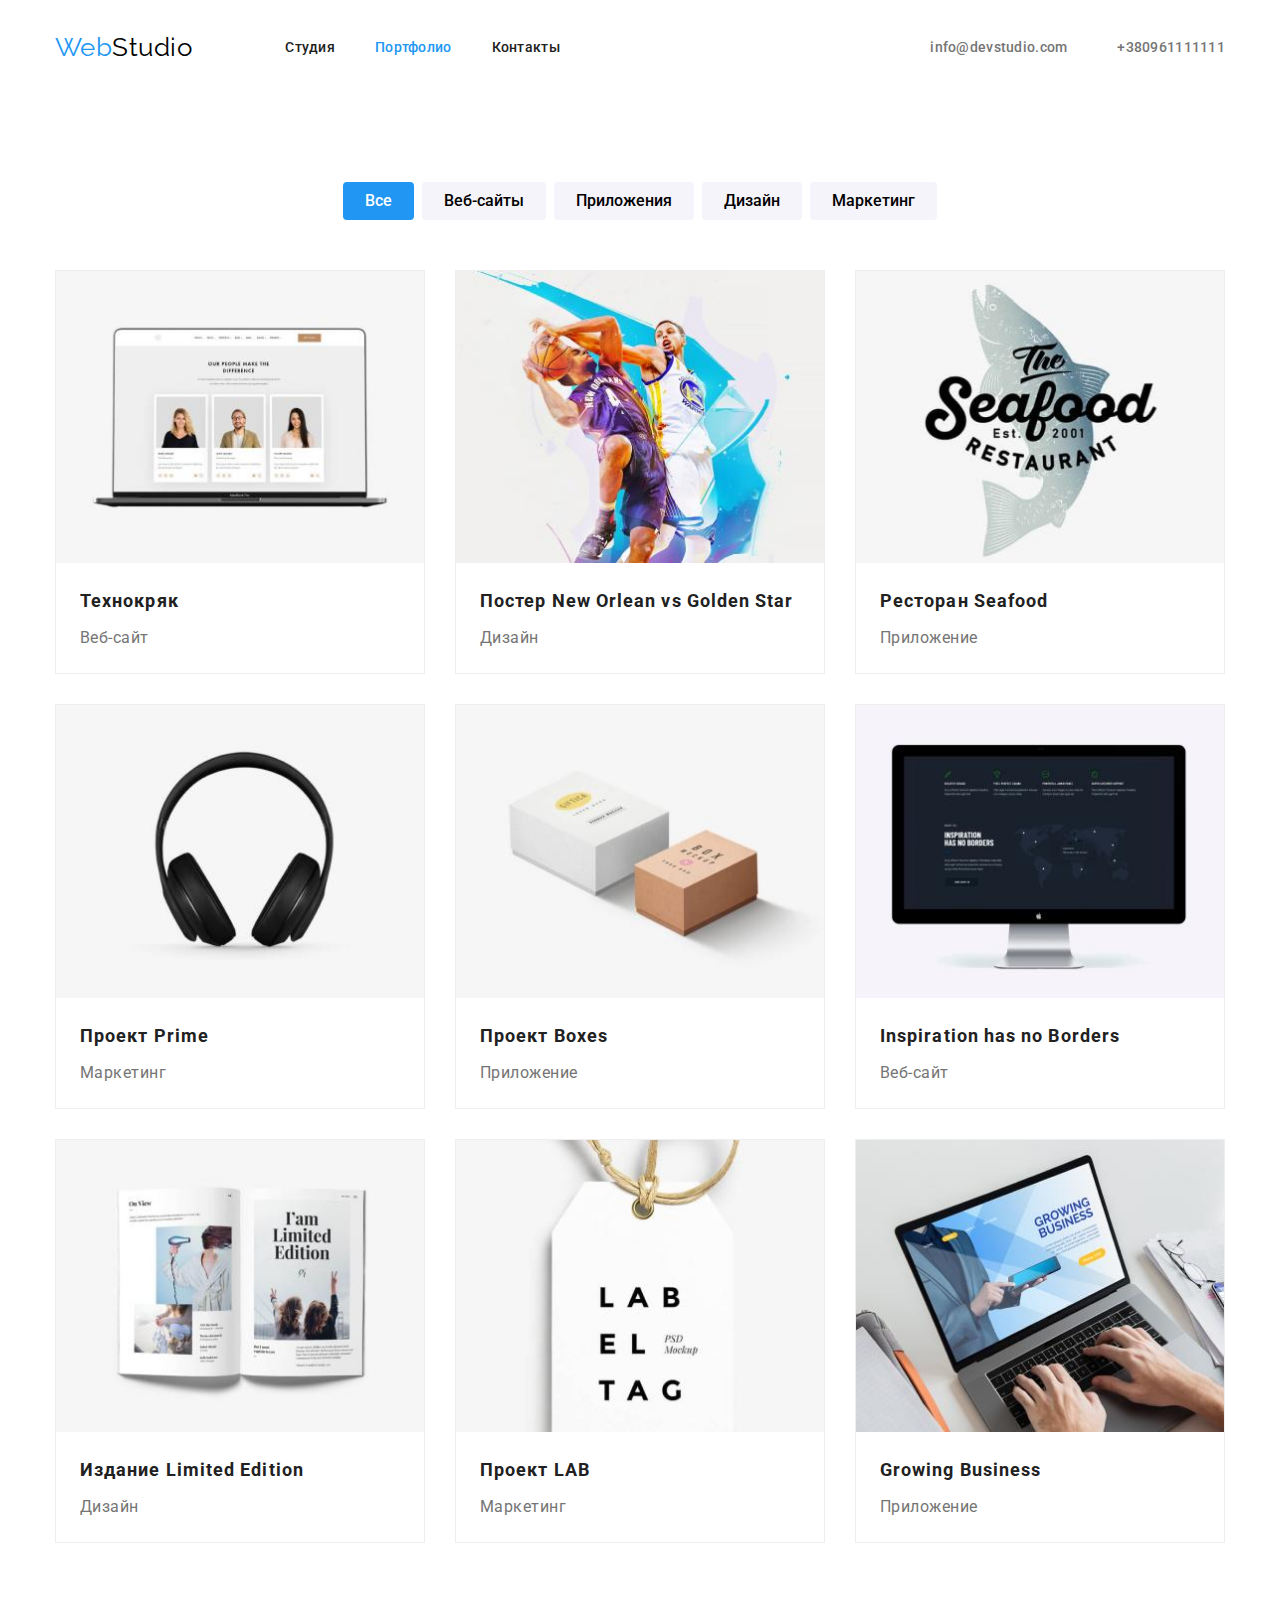
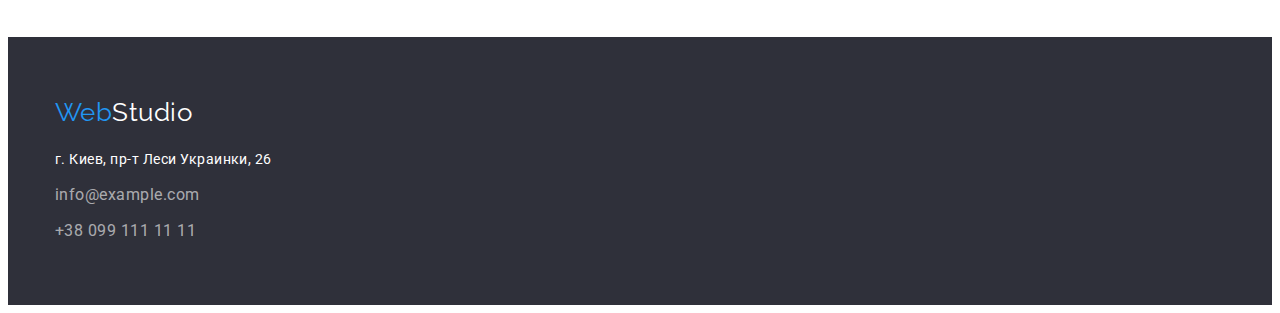
==== portfolio.html @ 87c2f211 "Initial commit" ====
<!DOCTYPE html>
<html lang="ru">

<head>
    <meta charset="UTF-8">
    <meta http-equiv="X-UA-Compatible" content="IE=edge">
    <meta name="viewport" content="width=device-width, initial-scale=1.0">
    <link rel="preconnect" href="https://fonts.googleapis.com">
    <link rel="preconnect" href="https://fonts.gstatic.com" crossorigin>
    <!-- Normalize styles -->
    <link rel="stylesheet" href="https://cdnjs.cloudflare.com/ajax/libs/modern-normalize/1.1.0/modern-normalize.min.css"
        integrity="sha512-wpPYUAdjBVSE4KJnH1VR1HeZfpl1ub8YT/NKx4PuQ5NmX2tKuGu6U/JRp5y+Y8XG2tV+wKQpNHVUX03MfMFn9Q=="
        crossorigin="anonymous" referrerpolicy="no-referrer" />
    <!-- Styles -->
    <link
        href="https://fonts.googleapis.com/css2?family=Raleway:wght@700&family=Roboto:wght@400;500;700;900&display=swap"
        rel="stylesheet">
    <link rel="stylesheet" href="./css/styles.css">
    <title>портфолио</title>
</head>

<body>
    <!--Верхняя линия -->
    <header class="header">
        <div class="container header-container">
            <!-- navigation -->
            <nav class="nav">
                <a class="logo link" href="./index.html"> <span class="logo-web">Web</span>Studio</a>
                <ul class="site-nav-list list ">
                    <li class="nav-item"><a class="site-nav-link link" href="./index.html">Студия</a></li>
                    <li class="nav-item"><a class="curent site-nav-link link" href="./portfolio.html">Портфолио</a></li>
                    <li class="nav-item"><a class="site-nav-link link" href="">Контакты</a></li>
                </ul>
            </nav>
            <!-- contacts -->
            <ul class="contacts-list list">
                <li class="contacts-item">
                    <a class="contacts-link link" href="mailto:info@devstudio.com">info@devstudio.com</a>
                </li>
                <li class="contacts-item">
                    <a class="contacts-link link" href="tel:+380961111111">+380961111111</a>
                </li>
            </ul>
        </div>
    </header>
    <!-- main -->
    <main>
        <section class="section">
            <div class="container">
                <h1 class="visually-hidden">Porfolio</h1>
                <!-- filters -->
                <ul class="filters-list list">
                    <li class="btn-item">
                        <button class="activ-btn filter-button" type="button">Все</button>
                    </li>
                    <li class="btn-item">
                        <button class="filter-button" type="button">Веб-сайты</button>
                    </li>
                    <li class="btn-item">
                        <button class="filter-button" type="button">Приложения</button>
                    </li>
                    <li class="btn-item">
                        <button class="filter-button" type="button">Дизайн</button>
                    </li>
                    <li class="btn-item">
                        <button class="filter-button" type="button">Маркетинг</button>
                    </li>
                </ul>
                <!-- project -->
                <ul class="project-list card-set list project-list ">
                    <li class="card-set-item project-item ">
                        <img class="project-img" src="./images/portfolio/project-tehnokryak-1.jpg" alt="технокряк"
                            width="370" height="294">
                        <div class="project-desc">
                            <h2 class="project-title">Технокряк</h2>
                            <p class="project-text">Веб-сайт</p>
                        </div>

                    </li>
                    <li class="card-set-item project-item ">
                        <img src="./images/portfolio/project-poster-2.jpg" alt="постер" width="370" height="294">
                        <div class="project-desc">
                            <h2 class="project-title">
                                Постер <span lang="en">New Orlean vs Golden Star</span>
                            </h2>
                            <p class="project-text">Дизайн</p>
                        </div>
                    </li>
                    <li class="card-set-item project-item ">
                        <img src="./images/portfolio/projec-seafood-3.jpg" alt="Ресторан" width="370" height="294">
                        <div class="project-desc">
                            <h2 class="project-title">
                                Ресторан <span lang="en">Seafood</span>
                            </h2>
                            <p class="project-text">Приложение</p>
                        </div>
                    </li>
                    <li class="card-set-item project-item ">
                        <img src="./images/portfolio/project-prime-4.jpg" alt="Проект Prime" width="370" height="294">
                        <div class="project-desc">
                            <h2 class="project-title">
                                Проект <span lang="en">Prime</span>
                            </h2>
                            <p class="project-text">Маркетинг</p>
                        </div>
                    </li>
                    <li class="card-set-item project-item ">
                        <img src="./images/portfolio/project-boxes-5.jpg" alt="" width="370" height="294">
                        <div class="project-desc">
                            <h2 class="project-title">
                                Проект <span lang="en">Boxes</span>
                            </h2>
                            <p class="project-text">Приложение</p>
                        </div>
                    </li>
                    <li class="card-set-item project-item ">
                        <img src="./images/portfolio/project-noborders-6.jpg" alt="" width="370" height="294">
                        <div class="project-desc">
                            <h2 class="project-title" lang="en">Inspiration has no Borders</h2>
                            <p class="project-text">Веб-сайт</p>
                        </div>
                    </li>
                    <li class=" card-set-item project-item ">
                        <img src="./images/portfolio/project-le-7.jpg" alt="" width="370" height="294">
                        <div class="project-desc">
                            <h2 class="project-title">
                                Издание <span lang="en">Limited Edition</span></h2>
                            <p class="project-text">Дизайн</p>
                        </div>
                    </li>
                    <li class=" card-set-item project-item">
                        <img src="./images/portfolio/project-lab-8.jpg" alt="" width="370" height="294">
                        <div class="project-desc">
                            <h2 class="project-title">
                                Проект <span lang="en">LAB</span>
                            </h2>
                            <p class="project-text">Маркетинг</p>
                        </div>
                    </li>
                    <li class="card-set-item project-item">
                        <img src="./images/portfolio/growing-bussines-9.jpg" alt="" width="370" height="294">
                        <div class="project-desc">
                            <h2 class="project-title" lang="en">Growing Business</h2>
                            <p class="project-text">Приложение</p>
                        </div>
                    </li>
                </ul>
            </div>
        </section>
    </main>
    <!-- Подвал -->
    <footer class="footer">
        <div class="container footer-container">
            <a class="logo link" href="./index.html"><span class="logo-web">Web</span>Studio</a>
            <address class="address">
                <ul class="address-list list">
                    <li class="address-item">
                        <a class="link-address link" href="https://goo.gl/maps/npCChXU9xTYnC5Zz8" target="_blank"
                            rel="noopener noreferrer">г. Киев, пр-т Леси
                            Украинки, 26</a>
                    </li>
                    <li class="address-item">
                        <a class="address-list-item link" href="mailto:info@example.com">info@example.com</a>
                    </li>
                    <li class="address-item">
                        <a class="address-list-item link" href="tel:+380991111111">+38 099 111 11 11</a>
                    </li>
                </ul>
            </address>
        </div>
    </footer>
</body>

</html>
---- css/styles.css ----
*,
*::before,
*::after {
  box-sizing: border-box;
}

:root {
  /* fonts */
  --main-font: 'Roboto';
  --secondary-font: 'Raleway';
  /* color-text */
  --accent-clr: #2196f3;
  --secondary-clr: #757575;
  --white-clr: #ffffff;
  --basic-clr: #212121;
  /* backgroud color */
  --basic-background: #ffffff;
  --secondary-background: #2f303a;
  /* other */
  --items: 3;
  --indent: 30px;
}
/* Common */
body {
  font-family: 'Roboto', sans-serif;
  letter-spacing: 0.03em;
  color: var(--basic-clr);
  background-color: var(--basic-background);
}
.section {
  padding-top: 94px;
  padding-bottom: 94px;
  background: var(--white-clr);
}

/* .card-set {
  display: flex;
  flex-wrap: wrap;
  margin: calc(-1 * var(--indent) / 2);
}
.card-set-item {
  flex-basis: calc((100% - var(--indent) * var(--items)) / var(--items));
  margin: calc(var(--indent) / 2);
} */
/* reset */
h1,
h2,
h3,
h4,
p,
ul {
  margin: 0;
}

img {
  display: block;
  max-width: 100%;
  height: auto;
}
/* Styles start*/

.container {
  width: 1200px;
  padding-left: 15px;
  padding-right: 15px;
  margin-left: auto;
  margin-right: auto;
}

.list {
  list-style: none;
  padding: 0;
  margin: 0;
}
.link {
  text-decoration: none;
}
/* Styles end */

/* header */
.header-container {
  display: flex;
  align-items: center;
}

/* logo */

.logo {
  margin-right: 93px;
  font-family: var(--secondary-font);
  font-size: 26px;
  line-height: 1.19;
  color: #000000;
}
/* navigation */
.nav {
  display: flex;
  align-items: center;
}

.logo-web {
  color: var(--accent-clr);
}
.curent.site-nav-link {
  color: var(--accent-clr);
}

.site-nav-list {
  display: flex;
}
.site-nav-link:not(:last-child) {
  margin-right: 40px;
}
.nav-item:not(:last-child) {
  margin-right: 40px;
}
.site-nav-link {
  font-weight: 500;
  font-size: 14px;
  line-height: 1.42;
  letter-spacing: 0.02em;
  color: var(--basic-clr);
  display: block;
  padding-top: 30px;
  padding-bottom: 30px;
}
.site-nav-link:hover,
.site-nav-link:focus {
  color: var(--accent-clr);
}
/* contacts */

.contacts-item:not(:last-child) {
  margin-right: 50px;
}
.contacts-list {
  display: flex;
  margin-left: auto;
}

.contacts-link {
  display: block;
  padding-top: 30px;
  padding-bottom: 30px;
  font-weight: 500;
  font-size: 14px;
  line-height: 1.42;
  letter-spacing: 0.02em;
  color: var(--secondary-clr);
}
.contacts-link:hover,
.contacts-link:focus {
  color: var(--accent-clr);
}

/* Hero */
.hero {
  padding-top: 200px;
  padding-bottom: 200px;
  background-color: var(--secondary-background);
}

.hero-header {
  width: 696px;
  margin-bottom: 30px;
  margin-left: auto;
  margin-right: auto;
  font-weight: 900;
  font-size: 44px;
  line-height: 1.36;
  text-align: center;
  letter-spacing: 0.06em;
  text-transform: uppercase;
  color: var(--white-clr);
}
/* button*/
.btn {
  display: block;
  margin-left: auto;
  margin-right: auto;
}
.hero-button {
  padding: 10px 32px 10px 32px;
  border: none;
  cursor: pointer;
  background: #2196f3;
  box-shadow: 0px 4px 4px rgba(0, 0, 0, 0.15);
  border-radius: 4px;
  font-size: 16px;
  line-height: 1.88;

  text-align: center;
  letter-spacing: 0.06em;
  color: #ffffff;
  font-family: inherit;
}

.hero-button:hover,
.hero-button:focus {
  background: #188ce8;
  box-shadow: 0px 4px 4px rgba(0, 0, 0, 0.15);
  border-radius: 4px;
}
/* Feature */
.feature-item {
  width: 270px;
}
.feature-item:not(:last-child) {
  margin-right: 30px;
}
.feature-list {
  margin: auto;
  display: flex;
}
.visually-hidden {
  position: absolute;
  width: 1px;
  height: 1px;
  margin: -1px;
  border: 0;
  padding: 0;

  white-space: nowrap;
  clip-path: inset(100%);
  clip: rect(0 0 0 0);
  overflow: hidden;
}
.feature-title {
  font-size: 14px;
  line-height: 1.14;
  text-transform: uppercase;
  color: var(--basic-clr);
}
.feature-text {
  font-weight: 500;
  font-size: 14px;
  line-height: 1.71;
  color: var(--secondary-clr);
}

/* work and team title */

.section-title {
  margin-bottom: 50px;
  font-size: 36px;
  line-height: 1.16;
  text-align: center;
}

/* work */
.about {
  padding-top: 0;
}
.work-list {
  display: flex;
}
.work-img:not(:last-child) {
  margin-right: 30px;
}

/* team */
.team-list {
  display: flex;
}
.team-item:not(:last-child) {
  margin-right: 30px;
}
.team-item {
  box-shadow: 0px 1px 3px rgba(0, 0, 0, 0.12), 0px 1px 1px rgba(0, 0, 0, 0.14),
    0px 2px 1px rgba(0, 0, 0, 0.2);
  border-radius: 0px 0px 4px 4px;
  background-color: #ffffff;
}
.team-member {
  margin-bottom: 10px;
  font-weight: 500;
  font-size: 16px;
  line-height: 1.18;
  text-align: center;
}
.team-member-prof {
  font-size: 16px;
  line-height: 1.18;
  text-align: center;
  color: var(--secondary-clr);
}
.team-deck {
  padding-top: 30px;
  padding-bottom: 30px;
}

/* footer */

.footer > .container > .logo {
  display: block;
  font-family: var(--secondary-font);
  font-size: 26px;
  line-height: 1.19;
  color: var(--white-clr);
  margin-right: 0px;
  margin-bottom: 20px;
}

.footer {
  padding: 60px 0px;
  background-color: var(--secondary-background);
}
.address-item:not(:last-child) {
  margin-bottom: 9px;
}
.address {
  font-style: normal;
}

.link-address {
  font-size: 14px;
  line-height: 1.71;
  color: var(--white-clr);
}
.address-list-item {
  line-height: 1.71;
  color: rgba(255, 255, 255, 0.6);
}
.address-list-item:hover,
.address-list-item:focus {
  color: var(--accent-clr);
}

/* Portfolio */

/* portfolio filters */
.filters-list {
  display: flex;
  justify-content: center;
  margin-bottom: 50px;
}

.btn-item:not(:last-child) {
  margin-right: 8px;
}
.filter-button.activ-btn {
  background-color: var(--accent-clr);
  color: var(--white-clr);
}

.filter-button {
  padding: 6px 22px 6px 22px;
  font-family: inherit;
  font-weight: 500;
  cursor: pointer;
  border: none;
  background-color: #f5f4fa;
  border-radius: 4px;
  font-size: 16px;
  line-height: 1.62;
  text-align: center;
}
.filter-button:hover,
.filter-button:focus {
  background-color: var(--accent-clr);
  color: var(--white-clr);
}

/* Project */



.project-title {
  margin-bottom: 4px;
  font-size: 18px;
  line-height: 2;
  letter-spacing: 0.06em;
}
.project-text {
  font-size: 16px;
  line-height: 1.88;
  color: var(--secondary-clr);
}

.project-desc {
  padding: 20px 24px;
}

/* Сетка */

.card-set {
  display: flex;
  flex-wrap: wrap;  
}
.card-set-item {
  margin-right: 30px;
  margin-bottom: 30px;
  flex-basis: calc((100% - 60px) / 3);
}
.card-set-item:nth-child(3n){
  margin-right: 0px;
}
.card-set-item:nth-last-child(-n + 3) {
  margin-bottom: 0px;
}
.project-item {
  border: 1px solid #eeeeee;
}
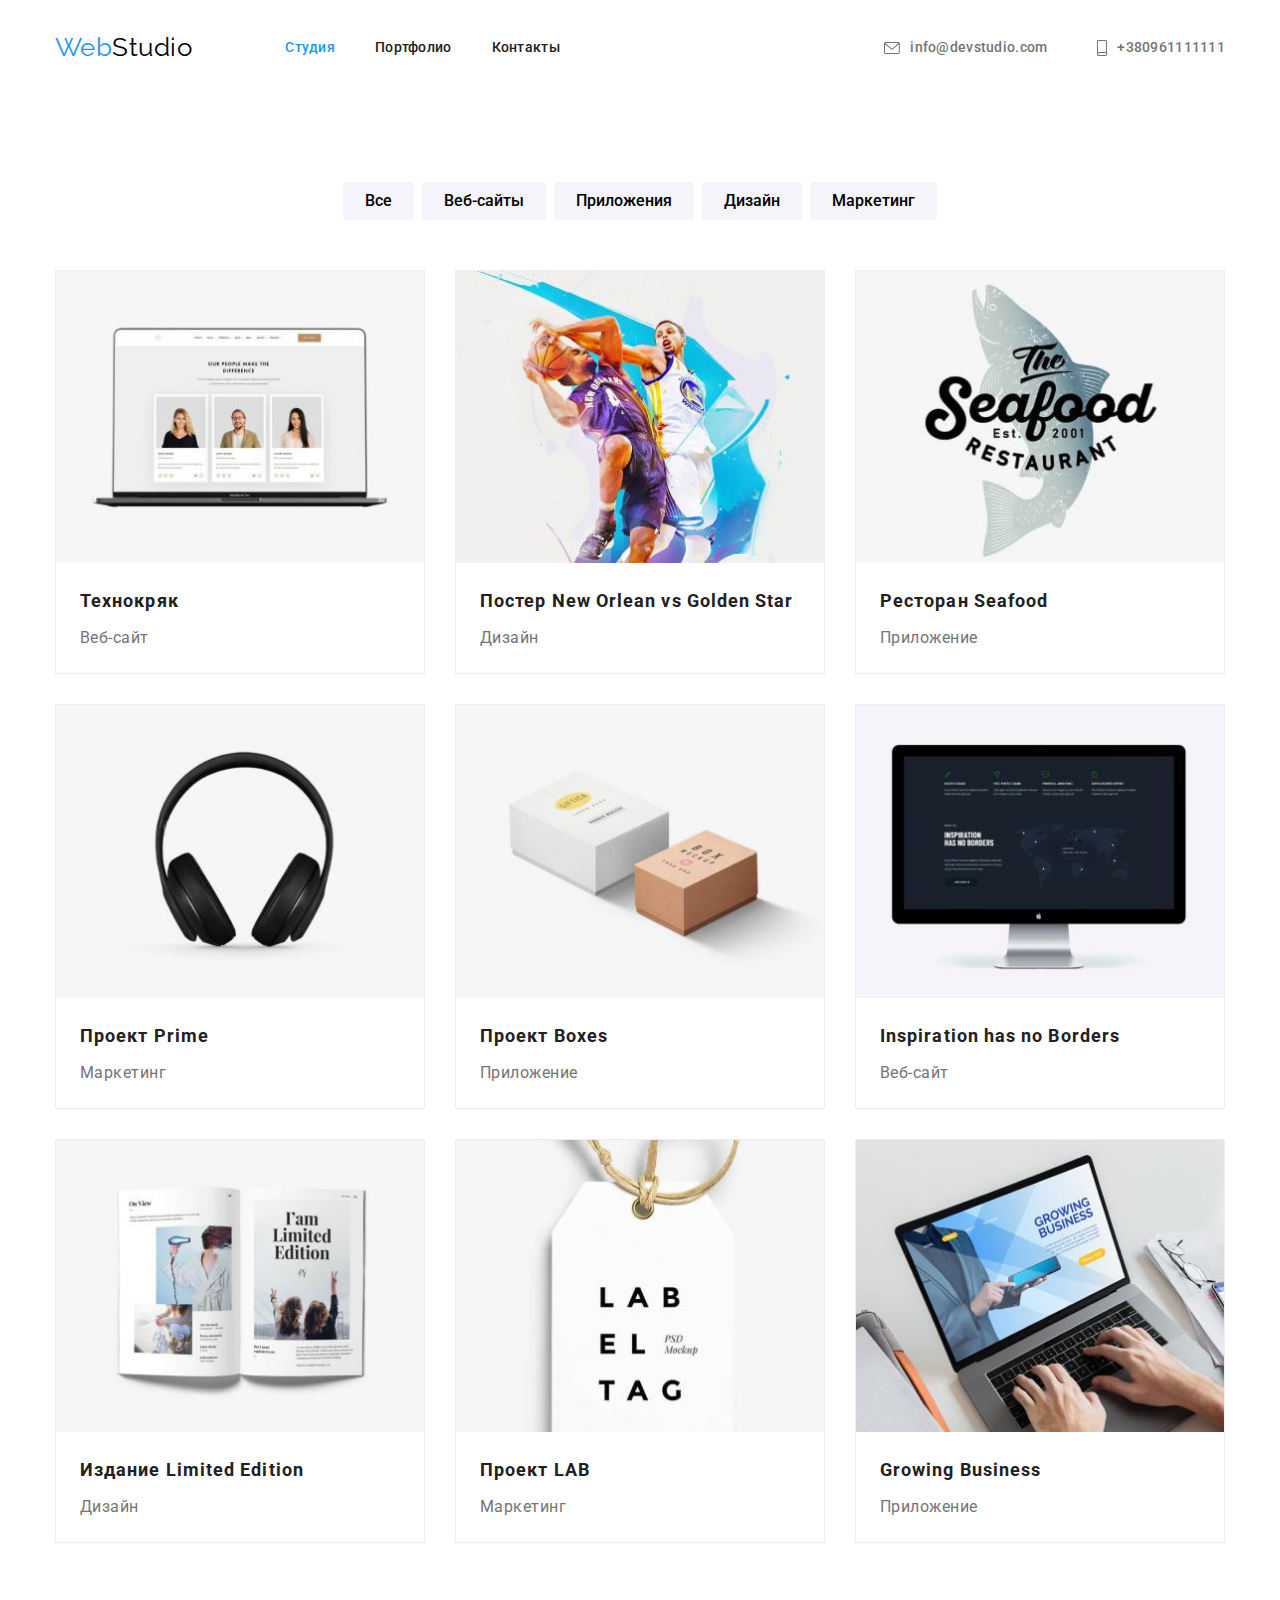
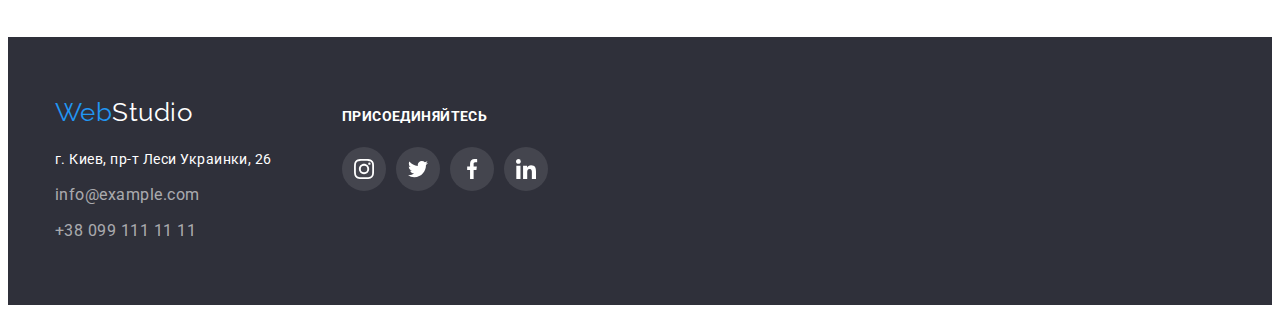
==== commit 9f7b4c5b: "fixed" ====
--- a/portfolio.html
+++ b/portfolio.html
@@ -26,19 +26,28 @@
             <!-- navigation -->
             <nav class="nav">
                 <a class="logo link" href="./index.html"> <span class="logo-web">Web</span>Studio</a>
-                <ul class="site-nav-list list ">
-                    <li class="nav-item"><a class="site-nav-link link" href="./index.html">Студия</a></li>
-                    <li class="nav-item"><a class="curent site-nav-link link" href="./portfolio.html">Портфолио</a></li>
+                <ul class="site-nav-list list">
+                    <li class="nav-item"><a class="curent site-nav-link link" href="./index.html">Студия</a></li>
+                    <li class="nav-item"><a class="site-nav-link link" href="./portfolio.html">Портфолио</a></li>
                     <li class="nav-item"><a class="site-nav-link link" href="">Контакты</a></li>
                 </ul>
             </nav>
             <!-- contacts -->
             <ul class="contacts-list list">
                 <li class="contacts-item">
-                    <a class="contacts-link link" href="mailto:info@devstudio.com">info@devstudio.com</a>
+                    <a class="contacts-link link" href="mailto:info@devstudio.com">
+                        <svg class="contacts-icons" width="16px" height="12px">
+                            <use href="./images/icons.svg#icon-envelope"></use>
+                        </svg>info@devstudio.com
+                    </a>
                 </li>
                 <li class="contacts-item">
-                    <a class="contacts-link link" href="tel:+380961111111">+380961111111</a>
+                    <a class="contacts-link link" href="tel:+380961111111">
+                        <svg class="contacts-icons" width="10px" height="16px">
+                            <use href="./images/icons.svg#icon-smartphone"></use>
+                        </svg>+380961111111
+                    </a>
+    
                 </li>
             </ul>
         </div>
@@ -51,7 +60,7 @@
                 <!-- filters -->
                 <ul class="filters-list list">
                     <li class="btn-item">
-                        <button class="activ-btn filter-button" type="button">Все</button>
+                        <button class="filter-button" type="button">Все</button>
                     </li>
                     <li class="btn-item">
                         <button class="filter-button" type="button">Веб-сайты</button>
@@ -151,24 +160,58 @@
     <!-- Подвал -->
     <footer class="footer">
         <div class="container footer-container">
-            <a class="logo link" href="./index.html"><span class="logo-web">Web</span>Studio</a>
-            <address class="address">
-                <ul class="address-list list">
-                    <li class="address-item">
-                        <a class="link-address link" href="https://goo.gl/maps/npCChXU9xTYnC5Zz8" target="_blank"
-                            rel="noopener noreferrer">г. Киев, пр-т Леси
-                            Украинки, 26</a>
-                    </li>
-                    <li class="address-item">
-                        <a class="address-list-item link" href="mailto:info@example.com">info@example.com</a>
-                    </li>
-                    <li class="address-item">
-                        <a class="address-list-item link" href="tel:+380991111111">+38 099 111 11 11</a>
-                    </li>
-                </ul>
-            </address>
+            <div class="footer-address">
+                <a class="logo link" href="./index.html"><span class="logo-web">Web</span>Studio</a>
+                <address class="address">
+                    <ul class="address-list list">
+                        <li class="address-item">
+                            <a class="link-address link" href="https://goo.gl/maps/npCChXU9xTYnC5Zz8" target="_blank"
+                                rel="noopener noreferrer">г. Киев, пр-т Леси
+                                Украинки, 26</a>
+                        </li>
+                        <li class="address-item">
+                            <a class="address-list-item link" href="mailto:info@example.com">info@example.com</a>
+                        </li>
+                        <li class="address-item">
+                            <a class="address-list-item link" href="tel:+380991111111">+38 099 111 11 11</a>
+                        </li>
+                    </ul>
+                </address>
+            </div>
+            <div class="footer-social">
+                <h2 class="join-social">присоединяйтесь</h2>
+                <ul class="join-social-list list">
+                    <li class="join-social-item link">
+                        <a class="join-social-link" href="" target="_blank" rel="noopener noreferrer">
+                            <svg class="join-social-icon" width="20px" height="20px">
+                                <use href="./images/icons.svg#icon-instagram"></use>
+                            </svg>
+                        </a>
+                    </li>
+                    <li class="join-social-item link">
+                        <a class="join-social-link" href="" target="_blank" rel="noopener noreferrer">
+                            <svg class="join-social-icon" width="20px" height="20px">
+                                <use href="./images/icons.svg#icon-twitter"></use>
+                            </svg>
+                        </a>
+                    </li>
+                    <li class="join-social-item link">
+                        <a class="join-social-link" href="" target="_blank" rel="noopener noreferrer">
+                            <svg class="join-social-icon" width="20px" height="20px">
+                                <use href="./images/icons.svg#icon-facebook"></use>
+                            </svg>
+                        </a>
+                    </li>
+                    <li class="join-social-item link">
+                        <a class="join-social-link" href="" target="_blank" rel="noopener noreferrer">
+                            <svg class="join-social-icon" width="20px" height="20px">
+                                <use href="./images/icons.svg#icon-linkedin"></use>
+                            </svg>
+                        </a>
+                    </li>
+                </ul>
+            </div>
         </div>
     </footer>
 </body>
-
 </html>--- a/css/styles.css
+++ b/css/styles.css
@@ -13,6 +13,7 @@
   --secondary-clr: #757575;
   --white-clr: #ffffff;
   --basic-clr: #212121;
+  --icon-clr:#afb1b8
   /* backgroud color */
   --basic-background: #ffffff;
   --secondary-background: #2f303a;
@@ -137,9 +138,17 @@
   display: flex;
   margin-left: auto;
 }
-
+.contacts-icons {
+  margin-right: 10px;
+  fill: var(--secondary-clr);
+}
+.contacts-link:hover .contacts-icons,
+.contacts-link:focus .contacts-icons {
+  fill: var(--accent-clr);
+}
 .contacts-link {
-  display: block;
+  display: flex;
+  align-items: center;
   padding-top: 30px;
   padding-bottom: 30px;
   font-weight: 500;
@@ -152,8 +161,19 @@
 .contacts-link:focus {
   color: var(--accent-clr);
 }
-
 /* Hero */
+
+.overlay {
+  max-width: 1600px;
+  background-repeat: no-repeat;
+  background-size: cover;
+  background-position: center;
+  margin-left: auto;
+  margin-right: auto;
+  background-image: linear-gradient(rgba(47, 48, 58, 0.4), rgba(47, 48, 58, 0.4)),
+    url(../images/hero/hero-bg.jpg);
+  
+}
 .hero {
   padding-top: 200px;
   padding-bottom: 200px;
@@ -202,6 +222,7 @@
   border-radius: 4px;
 }
 /* Feature */
+
 .feature-item {
   width: 270px;
 }
@@ -225,14 +246,28 @@
   clip: rect(0 0 0 0);
   overflow: hidden;
 }
+
+.feature-icon-box{
+  display: flex;
+  justify-content: center;
+  align-items: center;
+  width: 270px;
+  height: 120px;
+  margin-bottom: 30px;
+  background-color: #f5f4fa;
+  box-shadow: 0px 4px 4px rgba(0, 0, 0, 0.25);
+  border-radius: 4px;
+  
+}
 .feature-title {
+  margin-bottom: 10px;
   font-size: 14px;
   line-height: 1.14;
   text-transform: uppercase;
   color: var(--basic-clr);
 }
 .feature-text {
-  font-weight: 500;
+  font-weight: 400;
   font-size: 14px;
   line-height: 1.71;
   color: var(--secondary-clr);
@@ -279,6 +314,7 @@
   text-align: center;
 }
 .team-member-prof {
+  margin-bottom: 16px;
   font-size: 16px;
   line-height: 1.18;
   text-align: center;
@@ -288,44 +324,60 @@
   padding-top: 30px;
   padding-bottom: 30px;
 }
-
-/* footer */
-
-.footer > .container > .logo {
-  display: block;
-  font-family: var(--secondary-font);
-  font-size: 26px;
-  line-height: 1.19;
-  color: var(--white-clr);
-  margin-right: 0px;
-  margin-bottom: 20px;
-}
-
-.footer {
-  padding: 60px 0px;
-  background-color: var(--secondary-background);
-}
-.address-item:not(:last-child) {
-  margin-bottom: 9px;
-}
-.address {
-  font-style: normal;
-}
-
-.link-address {
-  font-size: 14px;
-  line-height: 1.71;
-  color: var(--white-clr);
-}
-.address-list-item {
-  line-height: 1.71;
-  color: rgba(255, 255, 255, 0.6);
-}
-.address-list-item:hover,
-.address-list-item:focus {
+.social-media-link {
+  display: flex;
+  justify-content: center;
+  align-items: center;
+  width: 44px;
+  height: 44px;
+  background-color: var(--white-clr);
+  border-radius: 50%;
+  color: #afb1b8;
+}
+.social-media-link:hover,
+.social-media-link:focus {
+  color: var(--white-clr);
+  background-color: var(--accent-clr);
+}
+.social-media-icon {
+  fill: currentColor;
+}
+
+.social-media-list {
+  display: flex;
+  justify-content: center;
+}
+.social-media-item:not(:last-child) {
+  margin-right: 10px;
+}
+
+/* Clients */
+
+.client-list{
+  display: flex;
+}
+.client-link{
+  display: flex;
+  align-items: center;
+  justify-content: center;
+  width: 170px;
+  height: 92px;
+  color:#afb1b8;
+  border: 1px solid #AFB1B8;
+  border-radius: 4px;
+}
+.client-link:hover,
+.client-link:focus{
   color: var(--accent-clr);
-}
-
+  border-color: var(--accent-clr);
+  
+}
+.client-item:not(:last-child){
+  margin-right: 30px;
+}
+.client-icon{
+  fill: currentColor;
+}
 /* Portfolio */
 
 /* portfolio filters */
@@ -359,11 +411,10 @@
 .filter-button:focus {
   background-color: var(--accent-clr);
   color: var(--white-clr);
+  box-shadow: 0px 3px 1px rgba(0, 0, 0, 0.1), 0px 1px 2px rgba(0, 0, 0, 0.08), 0px 2px 2px rgba(0, 0, 0, 0.12);
 }
 
 /* Project */
-
-
 
 .project-title {
   margin-bottom: 4px;
@@ -385,14 +436,14 @@
 
 .card-set {
   display: flex;
-  flex-wrap: wrap;  
+  flex-wrap: wrap;
 }
 .card-set-item {
   margin-right: 30px;
   margin-bottom: 30px;
   flex-basis: calc((100% - 60px) / 3);
 }
-.card-set-item:nth-child(3n){
+.card-set-item:nth-child(3n) {
   margin-right: 0px;
 }
 .card-set-item:nth-last-child(-n + 3) {
@@ -400,4 +451,88 @@
 }
 .project-item {
   border: 1px solid #eeeeee;
+}
+.project-item:hover,
+.project-item:focus{
+ box-shadow: 0px 1px 1px rgba(0, 0, 0, 0.12), 0px 4px 4px rgba(0, 0, 0, 0.06), 1px 4px 6px rgba(0, 0, 0, 0.16);
+
+}
+
+/* footer */
+
+.footer > .container > .footer-address > .logo {
+  display: block;
+  font-family: var(--secondary-font);
+  font-size: 26px;
+  line-height: 1.19;
+  color: var(--white-clr);
+  margin-right: 0px;
+  margin-bottom: 20px;
+}
+
+.footer {
+  padding: 60px 0px;
+  background-color: var(--secondary-background);
+}
+.address-item:not(:last-child) {
+  margin-bottom: 9px;
+}
+.address {
+  font-style: normal;
+}
+
+.link-address {
+  font-size: 14px;
+  line-height: 1.71;
+  color: var(--white-clr);
+}
+.address-list-item {
+  line-height: 1.71;
+  color: rgba(255, 255, 255, 0.6);
+}
+.address-list-item:hover,
+.address-list-item:focus {
+  color: var(--accent-clr);
+}
+.join-social {
+  margin-bottom: 20px;
+  font-style: normal;
+  font-weight: 700;
+  font-size: 14px;
+  line-height: 1.42;
+  letter-spacing: 0.03em;
+  text-transform: uppercase;
+
+  color: var(--white-clr);
+}
+.footer-container {
+  display: flex;
+  align-items: baseline;
+}
+.footer-address {
+  margin-right: 70px;
+}
+.join-social-list {
+  display: flex;
+  justify-content: center;
+}
+.join-social-item:not(:last-child) {
+  margin-right: 10px;
+}
+.join-social-link {
+  display: flex;
+  justify-content: center;
+  align-items: center;
+  border-radius: 50%;
+  color: var(--white-clr);
+  background-color: rgba(255, 255, 255, 0.1);
+  width: 44px;
+  height: 44px;
+}
+.join-social-link:hover,
+.join-social-link:focus{
+  background-color:var(--accent-clr);
+}
+.join-social-icon{
+  fill:currentColor;
 }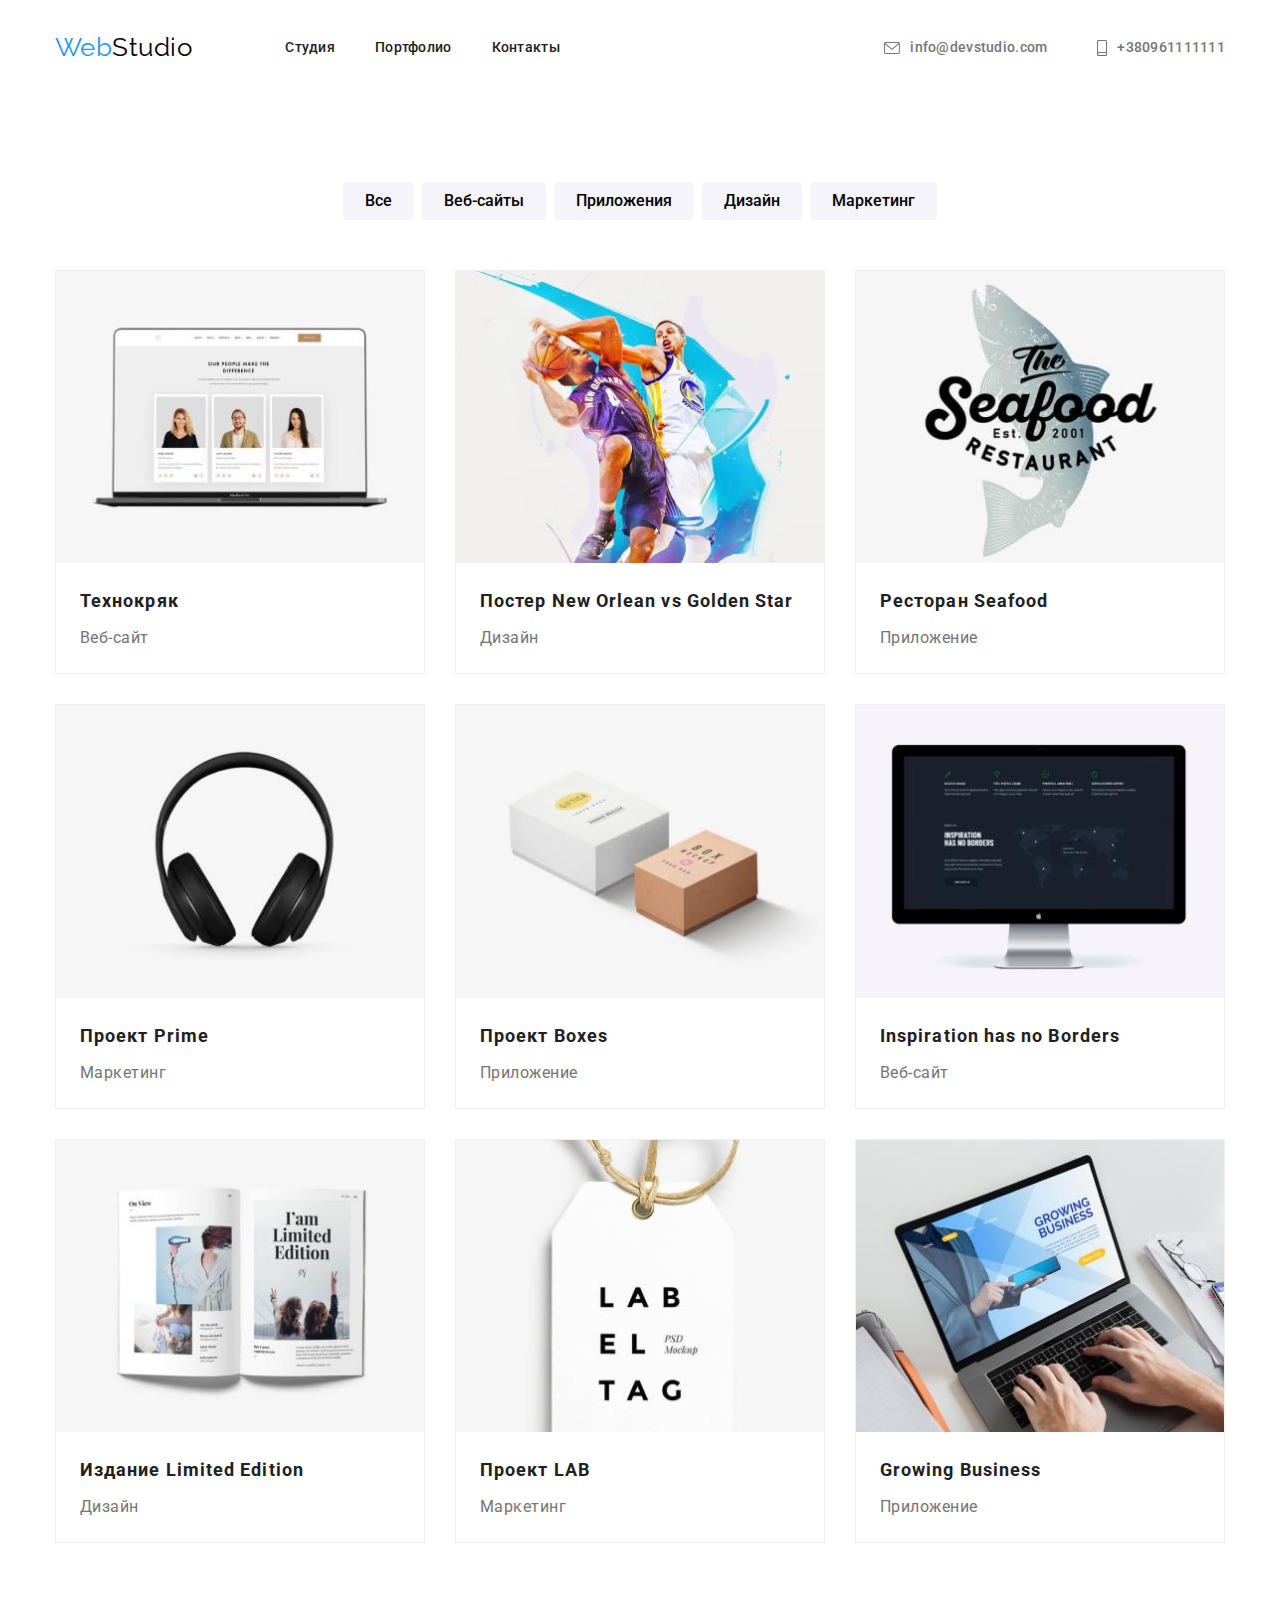
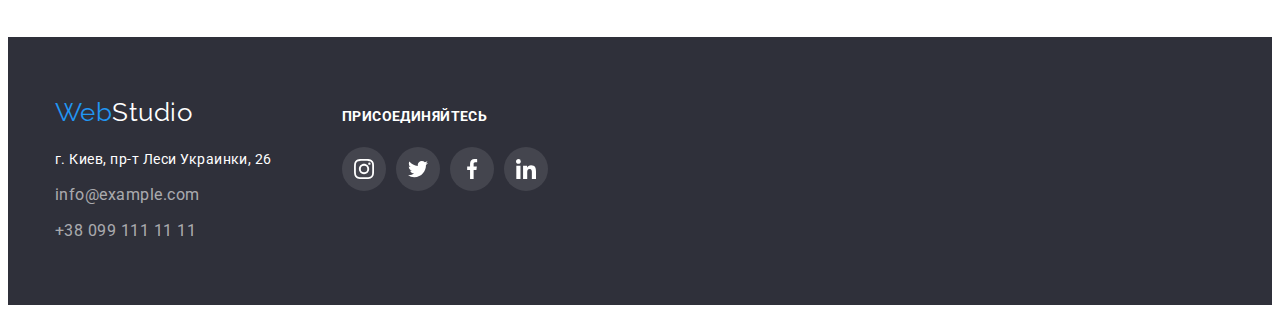
==== commit df481116: "update" ====
--- a/portfolio.html
+++ b/portfolio.html
@@ -27,7 +27,7 @@
             <nav class="nav">
                 <a class="logo link" href="./index.html"> <span class="logo-web">Web</span>Studio</a>
                 <ul class="site-nav-list list">
-                    <li class="nav-item"><a class="curent site-nav-link link" href="./index.html">Студия</a></li>
+                    <li class="nav-item"><a class="site-nav-link link" href="./index.html">Студия</a></li>
                     <li class="nav-item"><a class="site-nav-link link" href="./portfolio.html">Портфолио</a></li>
                     <li class="nav-item"><a class="site-nav-link link" href="">Контакты</a></li>
                 </ul>
--- a/css/styles.css
+++ b/css/styles.css
@@ -251,11 +251,9 @@
   display: flex;
   justify-content: center;
   align-items: center;
-  width: 270px;
   height: 120px;
   margin-bottom: 30px;
   background-color: #f5f4fa;
-  box-shadow: 0px 4px 4px rgba(0, 0, 0, 0.25);
   border-radius: 4px;
   
 }
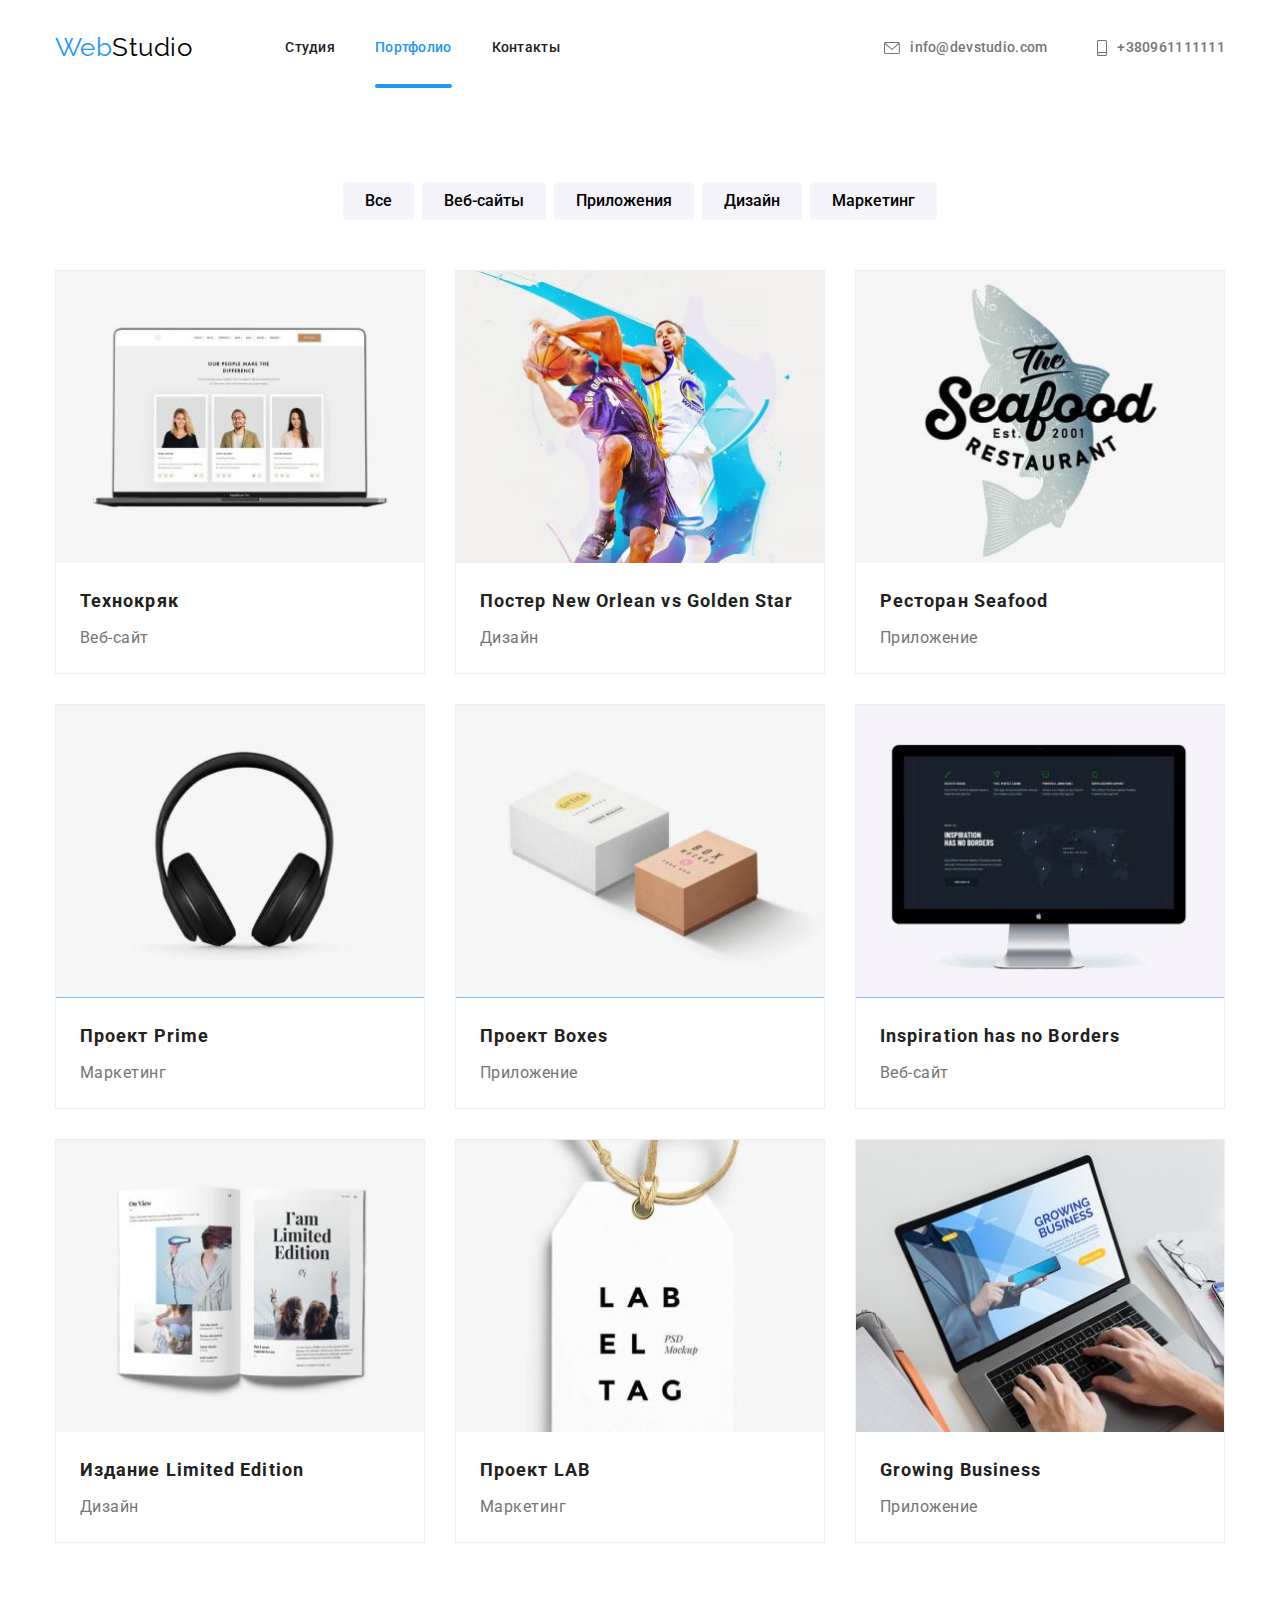
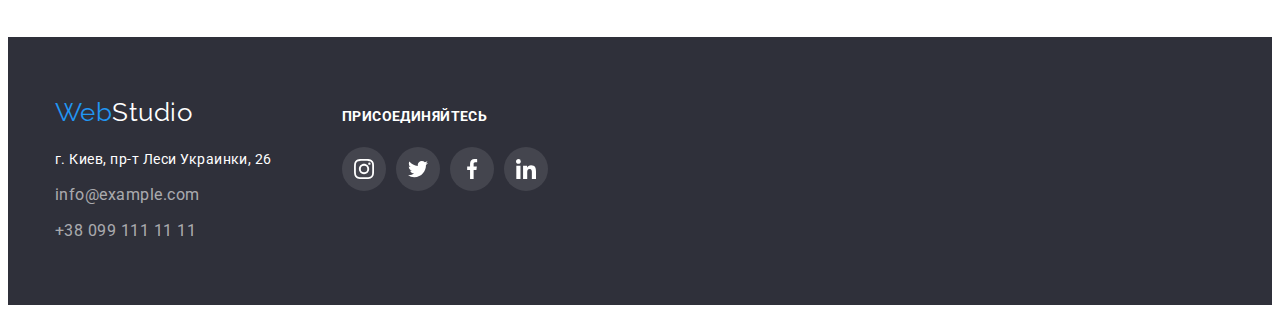
==== commit ba5279da: "add modal" ====
--- a/portfolio.html
+++ b/portfolio.html
@@ -28,7 +28,7 @@
                 <a class="logo link" href="./index.html"> <span class="logo-web">Web</span>Studio</a>
                 <ul class="site-nav-list list">
                     <li class="nav-item"><a class="site-nav-link link" href="./index.html">Студия</a></li>
-                    <li class="nav-item"><a class="site-nav-link link" href="./portfolio.html">Портфолио</a></li>
+                    <li class="nav-item"><a class="site-nav-link curent link" href="./portfolio.html">Портфолио</a></li>
                     <li class="nav-item"><a class="site-nav-link link" href="">Контакты</a></li>
                 </ul>
             </nav>
@@ -47,7 +47,7 @@
                             <use href="./images/icons.svg#icon-smartphone"></use>
                         </svg>+380961111111
                     </a>
-    
+
                 </li>
             </ul>
         </div>
@@ -78,16 +78,29 @@
                 <!-- project -->
                 <ul class="project-list card-set list project-list ">
                     <li class="card-set-item project-item ">
-                        <img class="project-img" src="./images/portfolio/project-tehnokryak-1.jpg" alt="технокряк"
-                            width="370" height="294">
+                        <div class="overlay-box">
+                            <img class="project-img" src="./images/portfolio/project-tehnokryak-1.jpg" alt="технокряк"
+                                width="370" height="294">
+                            <p class="project-overlay">
+                                Ресурс предлагает комплексные предложения с разным уровнем функционала и сервисов.
+                                Все
+                                это позволит посетителю
+                                получить
+                                исчерпывающие сведения о компании или частном лице.
+                            </p>
+                        </div>
                         <div class="project-desc">
                             <h2 class="project-title">Технокряк</h2>
                             <p class="project-text">Веб-сайт</p>
                         </div>
-
-                    </li>
-                    <li class="card-set-item project-item ">
-                        <img src="./images/portfolio/project-poster-2.jpg" alt="постер" width="370" height="294">
+                    </li>
+                    <li class="card-set-item project-item ">
+                        <div class="overlay-box">
+                            <img src="./images/portfolio/project-poster-2.jpg" alt="постер" width="370" height="294">
+                            <p class="project-overlay">
+
+                            </p>
+                        </div>
                         <div class="project-desc">
                             <h2 class="project-title">
                                 Постер <span lang="en">New Orlean vs Golden Star</span>
@@ -96,7 +109,12 @@
                         </div>
                     </li>
                     <li class="card-set-item project-item ">
-                        <img src="./images/portfolio/projec-seafood-3.jpg" alt="Ресторан" width="370" height="294">
+                        <div class="overlay-box">
+                            <img src="./images/portfolio/projec-seafood-3.jpg" alt="Ресторан" width="370" height="294">
+                            <p class="project-overlay">
+
+                            </p>
+                        </div>
                         <div class="project-desc">
                             <h2 class="project-title">
                                 Ресторан <span lang="en">Seafood</span>
@@ -105,7 +123,13 @@
                         </div>
                     </li>
                     <li class="card-set-item project-item ">
-                        <img src="./images/portfolio/project-prime-4.jpg" alt="Проект Prime" width="370" height="294">
+                        <div class="overlay-box">
+                            <img src="./images/portfolio/project-prime-4.jpg" alt="Проект Prime" width="370"
+                                height="294">
+                            <p class="project-overlay">
+
+                            </p>
+                        </div>
                         <div class="project-desc">
                             <h2 class="project-title">
                                 Проект <span lang="en">Prime</span>
@@ -114,7 +138,12 @@
                         </div>
                     </li>
                     <li class="card-set-item project-item ">
-                        <img src="./images/portfolio/project-boxes-5.jpg" alt="" width="370" height="294">
+                        <div class="overlay-box">
+                            <img src="./images/portfolio/project-boxes-5.jpg" alt="" width="370" height="294">
+                            <p class="project-overlay">
+
+                            </p>
+                        </div>
                         <div class="project-desc">
                             <h2 class="project-title">
                                 Проект <span lang="en">Boxes</span>
@@ -123,14 +152,24 @@
                         </div>
                     </li>
                     <li class="card-set-item project-item ">
-                        <img src="./images/portfolio/project-noborders-6.jpg" alt="" width="370" height="294">
+                        <div class="overlay-box">
+                            <img src="./images/portfolio/project-noborders-6.jpg" alt="" width="370" height="294">
+                            <p class="project-overlay">
+
+                            </p>
+                        </div>
                         <div class="project-desc">
                             <h2 class="project-title" lang="en">Inspiration has no Borders</h2>
                             <p class="project-text">Веб-сайт</p>
                         </div>
                     </li>
                     <li class=" card-set-item project-item ">
-                        <img src="./images/portfolio/project-le-7.jpg" alt="" width="370" height="294">
+                        <div class="overlay-box">
+                            <img src="./images/portfolio/project-le-7.jpg" alt="" width="370" height="294">
+                            <p class="project-overlay">
+
+                            </p>
+                        </div>
                         <div class="project-desc">
                             <h2 class="project-title">
                                 Издание <span lang="en">Limited Edition</span></h2>
@@ -138,7 +177,13 @@
                         </div>
                     </li>
                     <li class=" card-set-item project-item">
-                        <img src="./images/portfolio/project-lab-8.jpg" alt="" width="370" height="294">
+                        <div class="overlay-box">
+                            <img src="./images/portfolio/project-lab-8.jpg" alt="" width="370" height="294">
+                            <p class="project-overlay">
+
+                            </p>
+                        </div>
+
                         <div class="project-desc">
                             <h2 class="project-title">
                                 Проект <span lang="en">LAB</span>
@@ -147,7 +192,14 @@
                         </div>
                     </li>
                     <li class="card-set-item project-item">
-                        <img src="./images/portfolio/growing-bussines-9.jpg" alt="" width="370" height="294">
+
+                        <div class="overlay-box">
+                            <img src="./images/portfolio/growing-bussines-9.jpg" alt="" width="370" height="294">
+                            <p class="project-overlay">
+
+                            </p>
+                        </div>
+
                         <div class="project-desc">
                             <h2 class="project-title" lang="en">Growing Business</h2>
                             <p class="project-text">Приложение</p>
@@ -214,4 +266,5 @@
         </div>
     </footer>
 </body>
+
 </html>--- a/css/styles.css
+++ b/css/styles.css
@@ -13,14 +13,16 @@
   --secondary-clr: #757575;
   --white-clr: #ffffff;
   --basic-clr: #212121;
-  --icon-clr:#afb1b8
-  /* backgroud color */
-  --basic-background: #ffffff;
+  --icon-clr: #afb1b8
+    /* backgroud color */
+    --basic-background: #ffffff;
   --secondary-background: #2f303a;
+  --card-ov-bg: rgba(33, 150, 243, 0.9);
   /* other */
   --items: 3;
   --indent: 30px;
 }
+
 /* Common */
 body {
   font-family: 'Roboto', sans-serif;
@@ -28,12 +30,15 @@
   color: var(--basic-clr);
   background-color: var(--basic-background);
 }
+
 .section {
   padding-top: 94px;
   padding-bottom: 94px;
   background: var(--white-clr);
 }
-
+.no-scroll{
+  overflow: hidden;
+}
 /* .card-set {
   display: flex;
   flex-wrap: wrap;
@@ -58,6 +63,7 @@
   max-width: 100%;
   height: auto;
 }
+
 /* Styles start*/
 
 .container {
@@ -73,9 +79,11 @@
   padding: 0;
   margin: 0;
 }
+
 .link {
   text-decoration: none;
 }
+
 /* Styles end */
 
 /* header */
@@ -93,6 +101,7 @@
   line-height: 1.19;
   color: #000000;
 }
+
 /* navigation */
 .nav {
   display: flex;
@@ -102,19 +111,38 @@
 .logo-web {
   color: var(--accent-clr);
 }
+
 .curent.site-nav-link {
   color: var(--accent-clr);
 }
 
+.nav-item {
+  position: relative;
+}
+
+.curent::after {
+  content: "";
+  position: absolute;
+  width: 100%;
+  height: 4px;
+  bottom: 0;
+  right: 0;
+  background-color: var(--accent-clr);
+  border-radius: 2px;
+}
+
 .site-nav-list {
   display: flex;
 }
+
 .site-nav-link:not(:last-child) {
   margin-right: 40px;
 }
+
 .nav-item:not(:last-child) {
   margin-right: 40px;
 }
+
 .site-nav-link {
   font-weight: 500;
   font-size: 14px;
@@ -125,27 +153,40 @@
   padding-top: 30px;
   padding-bottom: 30px;
 }
+
 .site-nav-link:hover,
 .site-nav-link:focus {
   color: var(--accent-clr);
-}
+  transition-property: color;
+  transition-duration: 260ms;
+  transition-timing-function: cubic-bezier(0.4, 0, 0.2, 1);
+
+}
+
 /* contacts */
 
 .contacts-item:not(:last-child) {
   margin-right: 50px;
 }
+
 .contacts-list {
   display: flex;
   margin-left: auto;
 }
+
 .contacts-icons {
   margin-right: 10px;
   fill: var(--secondary-clr);
 }
+
 .contacts-link:hover .contacts-icons,
 .contacts-link:focus .contacts-icons {
   fill: var(--accent-clr);
-}
+  transition-property: fill;
+  transition-duration: 260ms;
+  transition-timing-function: cubic-bezier(0.4, 0, 0.2, 1);
+}
+
 .contacts-link {
   display: flex;
   align-items: center;
@@ -156,11 +197,17 @@
   line-height: 1.42;
   letter-spacing: 0.02em;
   color: var(--secondary-clr);
-}
+  transition-property: color;
+  transition-duration: 260ms;
+  transition-timing-function: cubic-bezier(0.4, 0, 0.2, 1);
+}
+
 .contacts-link:hover,
 .contacts-link:focus {
   color: var(--accent-clr);
-}
+
+}
+
 /* Hero */
 
 .overlay {
@@ -172,8 +219,9 @@
   margin-right: auto;
   background-image: linear-gradient(rgba(47, 48, 58, 0.4), rgba(47, 48, 58, 0.4)),
     url(../images/hero/hero-bg.jpg);
-  
-}
+
+}
+
 .hero {
   padding-top: 200px;
   padding-bottom: 200px;
@@ -193,12 +241,15 @@
   text-transform: uppercase;
   color: var(--white-clr);
 }
+
+
 /* button*/
 .btn {
   display: block;
   margin-left: auto;
   margin-right: auto;
 }
+
 .hero-button {
   padding: 10px 32px 10px 32px;
   border: none;
@@ -213,6 +264,10 @@
   letter-spacing: 0.06em;
   color: #ffffff;
   font-family: inherit;
+
+  transition-property: color, box-shadow, border-radius;
+  transition-duration: 260ms;
+  transition-timing-function: cubic-bezier(0.4, 0, 0.2, 1);
 }
 
 .hero-button:hover,
@@ -220,19 +275,75 @@
   background: #188ce8;
   box-shadow: 0px 4px 4px rgba(0, 0, 0, 0.15);
   border-radius: 4px;
-}
+
+}
+
+/* Modal window */
+.backdrop {
+  position: fixed;
+  top: 0;
+  left: 0;
+  width: 100%;
+  height: 100%;
+  background-color: rgba(0, 0, 0, 0.2);
+  opacity: 1;
+  visibility: visible;
+  pointer-events: initial;
+  transition: opasity 260ms cubic-bezier(0.4, 0, 0.2, 1),
+  visibility 260ms cubic-bezier(0.4, 0, 0.2, 1);
+}
+.backdrop.is-hidden{
+  opacity: 0;
+  visibility: hidden;
+  pointer-events: none;
+}
+
+.modal {
+  position: absolute;
+  top: 50%;
+  left: 50%;
+  transform: translate(-50%, -50%);
+  min-width: 528px;
+  min-height: 581px;
+  background-color: var(--white-clr);
+  box-shadow: 0px 1px 3px rgba(0, 0, 0, 0.12), 0px 1px 1px rgba(0, 0, 0, 0.14), 0px 2px 1px rgba(0, 0, 0, 0.2);
+  border-radius: 4px;
+}
+
+.modal-close-btn {
+  position: absolute;
+  top: 0;
+  right: 0;
+  width: 30px;
+  height: 30px;
+  padding: 6px;
+  margin-top: 14px;
+  margin-right: 14px;
+  background-color: var(--white-clr);
+  display: flex;
+  justify-content: center;
+  align-items: center;
+  cursor: pointer;
+  border: 1px solid rgba(0, 0, 0, 0.1);
+  border-radius: 50%;
+}
+
+
 /* Feature */
 
 .feature-item {
   width: 270px;
 }
+
 .feature-item:not(:last-child) {
   margin-right: 30px;
 }
+
 .feature-list {
   margin: auto;
   display: flex;
 }
+
 .visually-hidden {
   position: absolute;
   width: 1px;
@@ -247,7 +358,7 @@
   overflow: hidden;
 }
 
-.feature-icon-box{
+.feature-icon-box {
   display: flex;
   justify-content: center;
   align-items: center;
@@ -255,8 +366,9 @@
   margin-bottom: 30px;
   background-color: #f5f4fa;
   border-radius: 4px;
-  
-}
+
+}
+
 .feature-title {
   margin-bottom: 10px;
   font-size: 14px;
@@ -264,6 +376,7 @@
   text-transform: uppercase;
   color: var(--basic-clr);
 }
+
 .feature-text {
   font-weight: 400;
   font-size: 14px;
@@ -284,9 +397,11 @@
 .about {
   padding-top: 0;
 }
+
 .work-list {
   display: flex;
 }
+
 .work-img:not(:last-child) {
   margin-right: 30px;
 }
@@ -295,15 +410,18 @@
 .team-list {
   display: flex;
 }
+
 .team-item:not(:last-child) {
   margin-right: 30px;
 }
+
 .team-item {
   box-shadow: 0px 1px 3px rgba(0, 0, 0, 0.12), 0px 1px 1px rgba(0, 0, 0, 0.14),
     0px 2px 1px rgba(0, 0, 0, 0.2);
   border-radius: 0px 0px 4px 4px;
   background-color: #ffffff;
 }
+
 .team-member {
   margin-bottom: 10px;
   font-weight: 500;
@@ -311,6 +429,7 @@
   line-height: 1.18;
   text-align: center;
 }
+
 .team-member-prof {
   margin-bottom: 16px;
   font-size: 16px;
@@ -318,10 +437,12 @@
   text-align: center;
   color: var(--secondary-clr);
 }
+
 .team-deck {
   padding-top: 30px;
   padding-bottom: 30px;
 }
+
 .social-media-link {
   display: flex;
   justify-content: center;
@@ -331,12 +452,18 @@
   background-color: var(--white-clr);
   border-radius: 50%;
   color: #afb1b8;
-}
+  transition-property: color, background-color;
+  transition-duration: 260ms;
+  transition-timing-function: cubic-bezier(0.4, 0, 0.2, 1);
+}
+
 .social-media-link:hover,
 .social-media-link:focus {
   color: var(--white-clr);
   background-color: var(--accent-clr);
-}
+
+}
+
 .social-media-icon {
   fill: currentColor;
 }
@@ -345,37 +472,47 @@
   display: flex;
   justify-content: center;
 }
+
 .social-media-item:not(:last-child) {
   margin-right: 10px;
 }
 
 /* Clients */
 
-.client-list{
-  display: flex;
-}
-.client-link{
+.client-list {
+  display: flex;
+}
+
+.client-link {
   display: flex;
   align-items: center;
   justify-content: center;
   width: 170px;
   height: 92px;
-  color:#afb1b8;
+  color: #afb1b8;
   border: 1px solid #AFB1B8;
   border-radius: 4px;
-}
+  transition-property: color, border-color;
+  transition-duration: 260ms;
+  transition-timing-function: cubic-bezier(0.4, 0, 0.2, 1);
+}
+
 .client-link:hover,
-.client-link:focus{
+.client-link:focus {
   color: var(--accent-clr);
   border-color: var(--accent-clr);
-  
-}
-.client-item:not(:last-child){
+
+
+}
+
+.client-item:not(:last-child) {
   margin-right: 30px;
 }
-.client-icon{
+
+.client-icon {
   fill: currentColor;
 }
+
 /* Portfolio */
 
 /* portfolio filters */
@@ -388,6 +525,7 @@
 .btn-item:not(:last-child) {
   margin-right: 8px;
 }
+
 .filter-button.activ-btn {
   background-color: var(--accent-clr);
   color: var(--white-clr);
@@ -404,12 +542,19 @@
   font-size: 16px;
   line-height: 1.62;
   text-align: center;
-}
+
+  transition-property: color, background-color, box-shadow;
+  transition-duration: 260ms;
+  transition-timing-function: cubic-bezier(0.4, 0, 0.2, 1);
+
+}
+
 .filter-button:hover,
 .filter-button:focus {
   background-color: var(--accent-clr);
   color: var(--white-clr);
   box-shadow: 0px 3px 1px rgba(0, 0, 0, 0.1), 0px 1px 2px rgba(0, 0, 0, 0.08), 0px 2px 2px rgba(0, 0, 0, 0.12);
+
 }
 
 /* Project */
@@ -420,6 +565,7 @@
   line-height: 2;
   letter-spacing: 0.06em;
 }
+
 .project-text {
   font-size: 16px;
   line-height: 1.88;
@@ -436,29 +582,75 @@
   display: flex;
   flex-wrap: wrap;
 }
+
 .card-set-item {
+
   margin-right: 30px;
   margin-bottom: 30px;
   flex-basis: calc((100% - 60px) / 3);
 }
+
 .card-set-item:nth-child(3n) {
   margin-right: 0px;
 }
+
 .card-set-item:nth-last-child(-n + 3) {
   margin-bottom: 0px;
 }
+
 .project-item {
   border: 1px solid #eeeeee;
-}
+  transition-property: box-shadow;
+  transition-duration: 260ms;
+  transition-timing-function: cubic-bezier(0.4, 0, 0.2, 1);
+
+}
+
 .project-item:hover,
-.project-item:focus{
- box-shadow: 0px 1px 1px rgba(0, 0, 0, 0.12), 0px 4px 4px rgba(0, 0, 0, 0.06), 1px 4px 6px rgba(0, 0, 0, 0.16);
-
-}
+.project-item:focus {
+  box-shadow: 0px 1px 1px rgba(0, 0, 0, 0.12), 0px 4px 4px rgba(0, 0, 0, 0.06), 1px 4px 6px rgba(0, 0, 0, 0.16);
+
+}
+
+.overlay-box {
+  position: relative;
+  overflow: hidden;
+
+}
+
+.project-overlay {
+  position: absolute;
+  top: 0;
+  left: 0;
+  width: 100%;
+  height: 100%;
+  background-color: var(--card-ov-bg);
+
+  padding: 63px 24px;
+  font-weight: 400;
+  font-size: 18px;
+  line-height: 1.56em;
+  color: #FFFFFF;
+  transform: translateY(100%);
+  transition-duration: 260ms;
+  transition-timing-function: cubic-bezier(0.4, 0, 0.2, 1);
+}
+
+.project-item:hover .project-overlay,
+.project-item:focus .project-overlay {
+  transform: translateY(0%);
+
+
+}
+
+
+
+
+
 
 /* footer */
 
-.footer > .container > .footer-address > .logo {
+.footer>.container>.footer-address>.logo {
   display: block;
   font-family: var(--secondary-font);
   font-size: 26px;
@@ -472,9 +664,11 @@
   padding: 60px 0px;
   background-color: var(--secondary-background);
 }
+
 .address-item:not(:last-child) {
   margin-bottom: 9px;
 }
+
 .address {
   font-style: normal;
 }
@@ -484,14 +678,21 @@
   line-height: 1.71;
   color: var(--white-clr);
 }
+
 .address-list-item {
   line-height: 1.71;
   color: rgba(255, 255, 255, 0.6);
-}
+  transition-property: color;
+  transition-duration: 260ms;
+  transition-timing-function: cubic-bezier(0.4, 0, 0.2, 1);
+}
+
 .address-list-item:hover,
 .address-list-item:focus {
   color: var(--accent-clr);
-}
+
+}
+
 .join-social {
   margin-bottom: 20px;
   font-style: normal;
@@ -503,20 +704,25 @@
 
   color: var(--white-clr);
 }
+
 .footer-container {
   display: flex;
   align-items: baseline;
 }
+
 .footer-address {
   margin-right: 70px;
 }
+
 .join-social-list {
   display: flex;
   justify-content: center;
 }
+
 .join-social-item:not(:last-child) {
   margin-right: 10px;
 }
+
 .join-social-link {
   display: flex;
   justify-content: center;
@@ -526,11 +732,17 @@
   background-color: rgba(255, 255, 255, 0.1);
   width: 44px;
   height: 44px;
-}
+  transition-property: background-color;
+  transition-duration: 260ms;
+  transition-timing-function: cubic-bezier(0.4, 0, 0.2, 1);
+}
+
 .join-social-link:hover,
-.join-social-link:focus{
-  background-color:var(--accent-clr);
-}
-.join-social-icon{
-  fill:currentColor;
+.join-social-link:focus {
+  background-color: var(--accent-clr);
+
+}
+
+.join-social-icon {
+  fill: currentColor;
 }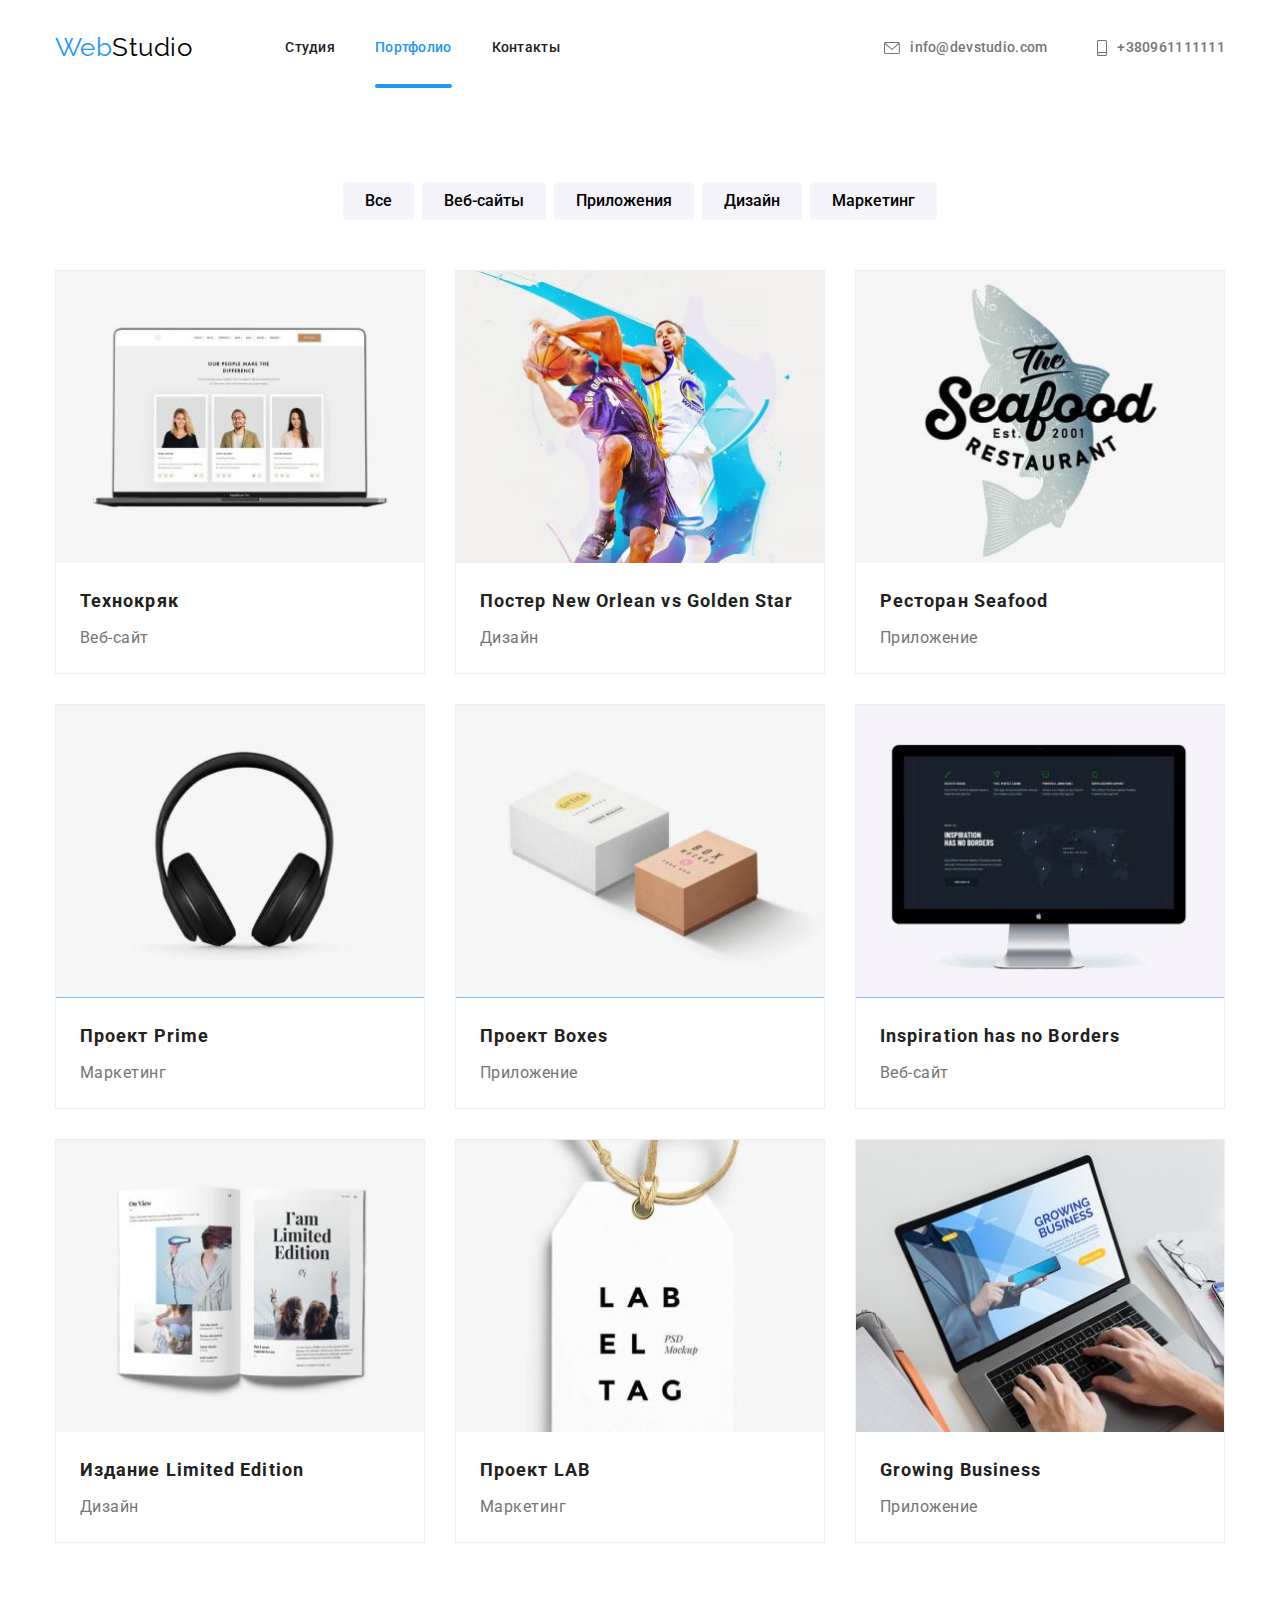
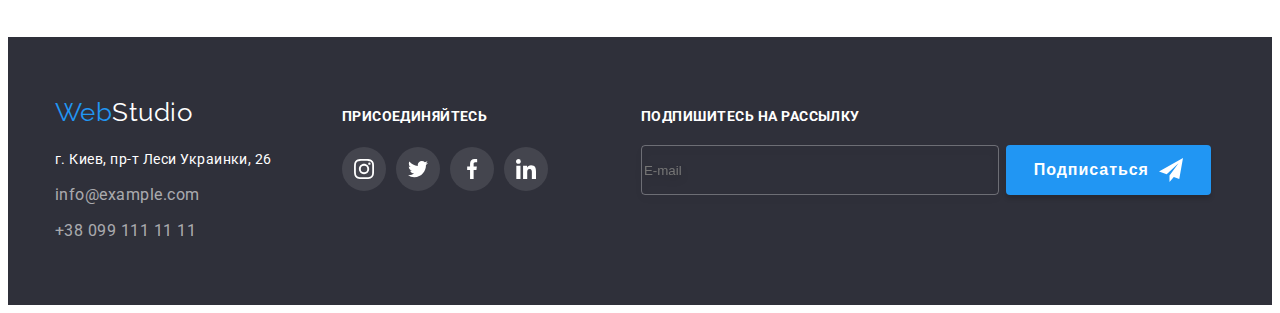
==== commit f2cd79e9: "update modal" ====
--- a/portfolio.html
+++ b/portfolio.html
@@ -77,194 +77,225 @@
                 </ul>
                 <!-- project -->
                 <ul class="project-list card-set list project-list ">
-                    <li class="card-set-item project-item ">
-                        <div class="overlay-box">
-                            <img class="project-img" src="./images/portfolio/project-tehnokryak-1.jpg" alt="технокряк"
-                                width="370" height="294">
-                            <p class="project-overlay">
-                                Ресурс предлагает комплексные предложения с разным уровнем функционала и сервисов.
-                                Все
-                                это позволит посетителю
-                                получить
-                                исчерпывающие сведения о компании или частном лице.
-                            </p>
-                        </div>
-                        <div class="project-desc">
-                            <h2 class="project-title">Технокряк</h2>
-                            <p class="project-text">Веб-сайт</p>
-                        </div>
-                    </li>
-                    <li class="card-set-item project-item ">
-                        <div class="overlay-box">
-                            <img src="./images/portfolio/project-poster-2.jpg" alt="постер" width="370" height="294">
-                            <p class="project-overlay">
-
-                            </p>
-                        </div>
-                        <div class="project-desc">
-                            <h2 class="project-title">
-                                Постер <span lang="en">New Orlean vs Golden Star</span>
-                            </h2>
-                            <p class="project-text">Дизайн</p>
-                        </div>
-                    </li>
-                    <li class="card-set-item project-item ">
-                        <div class="overlay-box">
-                            <img src="./images/portfolio/projec-seafood-3.jpg" alt="Ресторан" width="370" height="294">
-                            <p class="project-overlay">
-
-                            </p>
-                        </div>
-                        <div class="project-desc">
-                            <h2 class="project-title">
-                                Ресторан <span lang="en">Seafood</span>
-                            </h2>
-                            <p class="project-text">Приложение</p>
-                        </div>
-                    </li>
-                    <li class="card-set-item project-item ">
-                        <div class="overlay-box">
-                            <img src="./images/portfolio/project-prime-4.jpg" alt="Проект Prime" width="370"
-                                height="294">
-                            <p class="project-overlay">
-
-                            </p>
-                        </div>
-                        <div class="project-desc">
-                            <h2 class="project-title">
-                                Проект <span lang="en">Prime</span>
-                            </h2>
-                            <p class="project-text">Маркетинг</p>
-                        </div>
-                    </li>
-                    <li class="card-set-item project-item ">
-                        <div class="overlay-box">
-                            <img src="./images/portfolio/project-boxes-5.jpg" alt="" width="370" height="294">
-                            <p class="project-overlay">
-
-                            </p>
-                        </div>
-                        <div class="project-desc">
-                            <h2 class="project-title">
-                                Проект <span lang="en">Boxes</span>
-                            </h2>
-                            <p class="project-text">Приложение</p>
-                        </div>
-                    </li>
-                    <li class="card-set-item project-item ">
-                        <div class="overlay-box">
-                            <img src="./images/portfolio/project-noborders-6.jpg" alt="" width="370" height="294">
-                            <p class="project-overlay">
-
-                            </p>
-                        </div>
-                        <div class="project-desc">
-                            <h2 class="project-title" lang="en">Inspiration has no Borders</h2>
-                            <p class="project-text">Веб-сайт</p>
-                        </div>
-                    </li>
-                    <li class=" card-set-item project-item ">
-                        <div class="overlay-box">
-                            <img src="./images/portfolio/project-le-7.jpg" alt="" width="370" height="294">
-                            <p class="project-overlay">
-
-                            </p>
-                        </div>
-                        <div class="project-desc">
-                            <h2 class="project-title">
-                                Издание <span lang="en">Limited Edition</span></h2>
-                            <p class="project-text">Дизайн</p>
-                        </div>
-                    </li>
-                    <li class=" card-set-item project-item">
-                        <div class="overlay-box">
-                            <img src="./images/portfolio/project-lab-8.jpg" alt="" width="370" height="294">
-                            <p class="project-overlay">
-
-                            </p>
-                        </div>
-
-                        <div class="project-desc">
-                            <h2 class="project-title">
-                                Проект <span lang="en">LAB</span>
-                            </h2>
-                            <p class="project-text">Маркетинг</p>
-                        </div>
-                    </li>
-                    <li class="card-set-item project-item">
-
-                        <div class="overlay-box">
-                            <img src="./images/portfolio/growing-bussines-9.jpg" alt="" width="370" height="294">
-                            <p class="project-overlay">
-
-                            </p>
-                        </div>
-
-                        <div class="project-desc">
-                            <h2 class="project-title" lang="en">Growing Business</h2>
-                            <p class="project-text">Приложение</p>
-                        </div>
+                    <li class="card-set-item">
+                        <a class="project-item link" href="">
+                            <div class="overlay-box">
+                                <img class="project-img" src="./images/portfolio/project-tehnokryak-1.jpg"
+                                    alt="технокряк" width="370" height="294">
+                                <p class="project-overlay">
+                                    Ресурс предлагает комплексные предложения с разным уровнем функционала и сервисов.
+                                    Все
+                                    это позволит посетителю
+                                    получить
+                                    исчерпывающие сведения о компании или частном лице.
+                                </p>
+                            </div>
+                            <div class="project-desc">
+                                <h2 class="project-title">Технокряк</h2>
+                                <p class="project-text">Веб-сайт</p>
+                            </div>
+                        </a>
+                    </li>
+                    <li class="card-set-item">
+                        <a class="project-item link" href="">
+                            <div class="overlay-box">
+                                <img src="./images/portfolio/project-poster-2.jpg" alt="постер" width="370"
+                                    height="294">
+                                <p class="project-overlay">
+
+                                </p>
+                            </div>
+                            <div class="project-desc">
+                                <h2 class="project-title">
+                                    Постер <span lang="en">New Orlean vs Golden Star</span>
+                                </h2>
+                                <p class="project-text">Дизайн</p>
+                            </div>
+                        </a>
+                    </li>
+                    <li class="card-set-item">
+                        <a class="project-item link" href="">
+                            <div class="overlay-box">
+                                <img src="./images/portfolio/projec-seafood-3.jpg" alt="Ресторан" width="370"
+                                    height="294">
+                                <p class="project-overlay">
+
+                                </p>
+                            </div>
+                            <div class="project-desc">
+                                <h2 class="project-title">
+                                    Ресторан <span lang="en">Seafood</span>
+                                </h2>
+                                <p class="project-text">Приложение</p>
+                            </div>
+                        </a>
+                    </li>
+                    <li class="card-set-item">
+                        <a class="project-item link" href="">
+                            <div class="overlay-box">
+                                <img src="./images/portfolio/project-prime-4.jpg" alt="Проект Prime" width="370"
+                                    height="294">
+                                <p class="project-overlay">
+
+                                </p>
+                            </div>
+                            <div class="project-desc">
+                                <h2 class="project-title">
+                                    Проект <span lang="en">Prime</span>
+                                </h2>
+                                <p class="project-text">Маркетинг</p>
+                            </div>
+                        </a>
+                    </li>
+                    <li class="card-set-item">
+                        <a class="project-item link" href="">
+                            <div class="overlay-box">
+                                <img src="./images/portfolio/project-boxes-5.jpg" alt="" width="370" height="294">
+                                <p class="project-overlay">
+
+                                </p>
+                            </div>
+                            <div class="project-desc">
+                                <h2 class="project-title">
+                                    Проект <span lang="en">Boxes</span>
+                                </h2>
+                                <p class="project-text">Приложение</p>
+                            </div>
+                        </a>
+                    </li>
+                    <li class="card-set-item">
+                        <a class="project-item link" href="">
+                            <div class="overlay-box">
+                                <img src="./images/portfolio/project-noborders-6.jpg" alt="" width="370" height="294">
+                                <p class="project-overlay">
+
+                                </p>
+                            </div>
+                            <div class="project-desc">
+                                <h2 class="project-title" lang="en">Inspiration has no Borders</h2>
+                                <p class="project-text">Веб-сайт</p>
+                            </div>
+                        </a>
+                    </li>
+                    <li class="card-set-item">
+                        <a class="project-item link" href="">
+                            <div class="overlay-box">
+                                <img src="./images/portfolio/project-le-7.jpg" alt="" width="370" height="294">
+                                <p class="project-overlay">
+
+                                </p>
+                            </div>
+                            <div class="project-desc">
+                                <h2 class="project-title">
+                                    Издание <span lang="en">Limited Edition</span></h2>
+                                <p class="project-text">Дизайн</p>
+                            </div>
+                        </a>
+                    </li>
+                    <li class="card-set-item">
+                        <a class="project-item link" href="">
+                            <div class="overlay-box">
+                                <img src="./images/portfolio/project-lab-8.jpg" alt="" width="370" height="294">
+                                <p class="project-overlay">
+
+                                </p>
+                            </div>
+                            <div class="project-desc">
+                                <h2 class="project-title">
+                                    Проект <span lang="en">LAB</span>
+                                </h2>
+                                <p class="project-text">Маркетинг</p>
+                            </div>
+                        </a>
+                    </li>
+                    <li class="card-set-item">
+                        <a class="project-item link" href="">
+                            <div class="overlay-box">
+                                <img src="./images/portfolio/growing-bussines-9.jpg" alt="" width="370" height="294">
+                                <p class="project-overlay">
+
+                                </p>
+                            </div>
+                            <div class="project-desc">
+                                <h2 class="project-title" lang="en">Growing Business</h2>
+                                <p class="project-text">Приложение</p>
+                            </div>
+                        </a>
                     </li>
                 </ul>
             </div>
         </section>
     </main>
     <!-- Подвал -->
-    <footer class="footer">
-        <div class="container footer-container">
-            <div class="footer-address">
-                <a class="logo link" href="./index.html"><span class="logo-web">Web</span>Studio</a>
-                <address class="address">
-                    <ul class="address-list list">
-                        <li class="address-item">
-                            <a class="link-address link" href="https://goo.gl/maps/npCChXU9xTYnC5Zz8" target="_blank"
-                                rel="noopener noreferrer">г. Киев, пр-т Леси
-                                Украинки, 26</a>
-                        </li>
-                        <li class="address-item">
-                            <a class="address-list-item link" href="mailto:info@example.com">info@example.com</a>
-                        </li>
-                        <li class="address-item">
-                            <a class="address-list-item link" href="tel:+380991111111">+38 099 111 11 11</a>
-                        </li>
-                    </ul>
-                </address>
-            </div>
-            <div class="footer-social">
-                <h2 class="join-social">присоединяйтесь</h2>
-                <ul class="join-social-list list">
-                    <li class="join-social-item link">
-                        <a class="join-social-link" href="" target="_blank" rel="noopener noreferrer">
-                            <svg class="join-social-icon" width="20px" height="20px">
-                                <use href="./images/icons.svg#icon-instagram"></use>
-                            </svg>
-                        </a>
-                    </li>
-                    <li class="join-social-item link">
-                        <a class="join-social-link" href="" target="_blank" rel="noopener noreferrer">
-                            <svg class="join-social-icon" width="20px" height="20px">
-                                <use href="./images/icons.svg#icon-twitter"></use>
-                            </svg>
-                        </a>
-                    </li>
-                    <li class="join-social-item link">
-                        <a class="join-social-link" href="" target="_blank" rel="noopener noreferrer">
-                            <svg class="join-social-icon" width="20px" height="20px">
-                                <use href="./images/icons.svg#icon-facebook"></use>
-                            </svg>
-                        </a>
-                    </li>
-                    <li class="join-social-item link">
-                        <a class="join-social-link" href="" target="_blank" rel="noopener noreferrer">
-                            <svg class="join-social-icon" width="20px" height="20px">
-                                <use href="./images/icons.svg#icon-linkedin"></use>
-                            </svg>
-                        </a>
+<footer class="footer">
+    <div class="container footer-container">
+        <div class="footer-address">
+            <a class="logo link" href="./index.html"><span class="logo-web">Web</span>Studio</a>
+            <address class="address">
+                <ul class="address-list list">
+                    <li class="address-item">
+                        <a class="link-address link" href="https://goo.gl/maps/npCChXU9xTYnC5Zz8" target="_blank"
+                            rel="noopener noreferrer">г. Киев, пр-т Леси Украинки, 26</a>
+                    </li>
+                    <li class="address-item">
+                        <a class="address-list-item link" href="mailto:info@example.com">info@example.com</a>
+                    </li>
+                    <li class="address-item">
+                        <a class="address-list-item link" href="tel:+380991111111">+38 099 111 11 11</a>
                     </li>
                 </ul>
-            </div>
+            </address>
         </div>
-    </footer>
+        <div class="footer-social">
+            <h2 class="join-social">присоединяйтесь</h2>
+            <ul class="join-social-list list">
+                <li class="join-social-item link">
+                    <a class="join-social-link" href="" target="_blank" rel="noopener noreferrer">
+                        <svg class="join-social-icon" width="20px" height="20px">
+                            <use href="./images/icons.svg#icon-instagram"></use>
+                        </svg>
+                    </a>
+                </li>
+                <li class="join-social-item link">
+                    <a class="join-social-link" href="" target="_blank" rel="noopener noreferrer">
+                        <svg class="join-social-icon" width="20px" height="20px">
+                            <use href="./images/icons.svg#icon-twitter"></use>
+                        </svg>
+                    </a>
+                </li>
+                <li class="join-social-item link">
+                    <a class="join-social-link" href="" target="_blank" rel="noopener noreferrer">
+                        <svg class="join-social-icon" width="20px" height="20px">
+                            <use href="./images/icons.svg#icon-facebook"></use>
+                        </svg>
+                    </a>
+                </li>
+                <li class="join-social-item link">
+                    <a class="join-social-link" href="" target="_blank" rel="noopener noreferrer">
+                        <svg class="join-social-icon" width="20px" height="20px">
+                            <use href="./images/icons.svg#icon-linkedin"></use>
+                        </svg>
+                    </a>
+                </li>
+            </ul>
+        </div>
+        <div class="footer-submit">
+            <form class="submit-form" name="submit-form" autocomplete="on" novalidate>
+                <label class="submit-form-group">
+                    <span class="submit-form-text">Подпишитесь на рассылку</span>
+                    <input class="submit-form-field" type="mail" name="submit" id="submit" placeholder="E-mail" />
+                </label>
+                <button class="submit-form-button" type="submit">
+                    <span class="submit-btn-text"> Подписаться </span>
+                    <svg class="submit-icon" width="24px" height="24px">
+                        <use href="./images/icons.svg#icon-send"></use>
+                    </svg>
+                </button>
+            </form>
+        </div>
+    </div>
+</footer>
+<script src="./js/modal.js"></script>
 </body>
 
 </html>--- a/css/styles.css
+++ b/css/styles.css
@@ -36,9 +36,11 @@
   padding-bottom: 94px;
   background: var(--white-clr);
 }
-.no-scroll{
+
+.no-scroll {
   overflow: hidden;
 }
+
 /* .card-set {
   display: flex;
   flex-wrap: wrap;
@@ -64,6 +66,20 @@
   height: auto;
 }
 
+.visually-hidden {
+  position: absolute;
+  width: 1px;
+  height: 1px;
+  margin: -1px;
+  border: 0;
+  padding: 0;
+
+  white-space: nowrap;
+  clip-path: inset(100%);
+  clip: rect(0 0 0 0);
+  overflow: hidden;
+}
+
 /* Styles start*/
 
 .container {
@@ -152,14 +168,15 @@
   display: block;
   padding-top: 30px;
   padding-bottom: 30px;
+  transition-property: color;
+  transition-duration: 250ms;
+  transition-timing-function: cubic-bezier(0.4, 0, 0.2, 1);
+
 }
 
 .site-nav-link:hover,
 .site-nav-link:focus {
   color: var(--accent-clr);
-  transition-property: color;
-  transition-duration: 260ms;
-  transition-timing-function: cubic-bezier(0.4, 0, 0.2, 1);
 
 }
 
@@ -183,7 +200,7 @@
 .contacts-link:focus .contacts-icons {
   fill: var(--accent-clr);
   transition-property: fill;
-  transition-duration: 260ms;
+  transition-duration: 250ms;
   transition-timing-function: cubic-bezier(0.4, 0, 0.2, 1);
 }
 
@@ -198,7 +215,7 @@
   letter-spacing: 0.02em;
   color: var(--secondary-clr);
   transition-property: color;
-  transition-duration: 260ms;
+  transition-duration: 250ms;
   transition-timing-function: cubic-bezier(0.4, 0, 0.2, 1);
 }
 
@@ -266,7 +283,7 @@
   font-family: inherit;
 
   transition-property: color, box-shadow, border-radius;
-  transition-duration: 260ms;
+  transition-duration: 250ms;
   transition-timing-function: cubic-bezier(0.4, 0, 0.2, 1);
 }
 
@@ -289,10 +306,12 @@
   opacity: 1;
   visibility: visible;
   pointer-events: initial;
-  transition: opasity 260ms cubic-bezier(0.4, 0, 0.2, 1),
-  visibility 260ms cubic-bezier(0.4, 0, 0.2, 1);
-}
-.backdrop.is-hidden{
+  transition-property: visibility, opacity;
+  transition-duration: 250ms;
+  transition-timing-function: cubic-bezier(0.4, 0, 0.2, 1);
+}
+
+.backdrop.is-hidden {
   opacity: 0;
   visibility: hidden;
   pointer-events: none;
@@ -326,7 +345,179 @@
   cursor: pointer;
   border: 1px solid rgba(0, 0, 0, 0.1);
   border-radius: 50%;
-}
+  transition: color 250ms cubic-bezier(0.4, 0, 0.2, 1);
+}
+
+.modal-close-btn:hover,
+.modal-close-btn:focus {
+  color: var(--accent-clr);
+}
+
+.icon-close {
+  fill: currentColor;
+}
+
+/* inside-modal-window */
+.user-form {
+  margin-left: auto;
+  margin-right: auto;
+  padding: 40px;
+}
+
+.form-header {
+  margin-bottom: 12px;
+  font-weight: 700;
+  font-size: 20px;
+  line-height: 1.15;
+  text-align: center;
+  color: #212121;
+}
+
+.modal-form-list {
+  margin-bottom: 20px;
+}
+
+.modal-form-item {
+  position: relative;
+  display: flex;
+  flex-direction: column;
+  justify-content: center;
+  padding: 0
+}
+
+.modal-form-item:not(:last-child) {
+  margin-bottom: 10px;
+}
+
+.modal-form-input {
+  outline: transparent;
+  cursor: pointer;
+  min-height: 40px;
+  width: 100%;
+  border: 1px solid rgba(33, 33, 33, 0.2);
+  border-radius: 4px;
+  padding-left: 42px;
+  transition: border 250ms cubic-bezier(0.4, 0, 0.2, 1)
+}
+
+.modal-form-lable {
+  padding-bottom: 4px;
+  font-size: 12px;
+  line-height: 1.16;
+  letter-spacing: 0.01em;
+  color: #757575;
+}
+
+.modal-form-icon {
+  outline: transparent;
+  position: absolute;
+  top: 50%;
+  left: 12px;
+  padding: 3px;
+  width: 18px;
+  height: 18px;
+  transition: border 250ms cubic-bezier(0.4, 0, 0.2, 1)
+}
+
+
+textarea {
+  cursor: pointer;
+  resize: none;
+  width: 100%;
+  height: 120px;
+  padding: 12px 16px;
+  border: 1px solid rgba(33, 33, 33, 0.2);
+  border-radius: 4px;
+  font-size: 12px;
+  line-height: 1.16;
+  letter-spacing: 0.01em;
+  outline: transparent;
+  transition: border 250ms cubic-bezier(0.4, 0, 0.2, 1)
+}
+
+/* modal checkbox */
+.form-checkbox {
+  display: flex;
+  align-items: center;
+  justify-content: center;
+  margin-bottom: 30px;
+  cursor: pointer;
+  
+}
+.form-custom-checkbox{
+  margin-right: 7px;
+  display: inline-flex;
+  align-items: center;
+  justify-content: center;
+  width: 16px;
+  height: 15px;
+  outline: 2px solid var(--basic-clr);
+  border-radius: 4px;
+  outline-offset: -2px;
+  transition: background-color 250ms cubic-bezier(0.4, 0, 0.2, 1),
+  outline-color 250ms cubic-bezier(0.4, 0, 0.2, 1);
+}
+.form-checkbox-input:checked + .form-custom-checkbox{
+  outline-color: var(--accent-clr);
+  background-color: var(--accent-clr);
+}
+.form-checkbox-icon{
+  
+  fill: var(--white-clr);
+}
+.form-checkbox-agreement {
+  font-size: 14px;
+  line-height: 1.71;
+  color: var(--secondary-clr);
+
+}
+
+.form-checkbox-agreed {
+  font-size: 14px;
+  line-height: 1.71;
+  text-decoration-line: underline;
+  color: var(--accent-clr);
+
+}
+
+
+.user-form-btn {
+  margin-left: auto;
+  margin-right: auto;
+  cursor: pointer;
+  border: none;
+  font-weight: 700;
+  font-size: 16px;
+  line-height: 1.88;
+  display: flex;
+  align-items: center;
+  text-align: center;
+  padding: 10px 55px;
+  letter-spacing: 0.06em;
+  color: var(--white-clr);
+  background-color: var(--accent-clr);
+  box-shadow: 0px 4px 4px rgba(0, 0, 0, 0.15);
+  border-radius: 4px;
+}
+
+/* modal-style */
+.modal-form-input:focus {
+  border: 1px solid #2196F3;
+  border-radius: 4px;
+}
+
+.modal-form-input:focus+.modal-form-icon {
+  outline: transparent;
+  fill: var(--accent-clr);
+}
+
+.modal-form-item>textarea:focus {
+  border: 1px solid #2196F3;
+  border-radius: 4px;
+  outline: transparent;
+  fill: var(--accent-clr);
+}
+
 
 
 /* Feature */
@@ -342,20 +533,6 @@
 .feature-list {
   margin: auto;
   display: flex;
-}
-
-.visually-hidden {
-  position: absolute;
-  width: 1px;
-  height: 1px;
-  margin: -1px;
-  border: 0;
-  padding: 0;
-
-  white-space: nowrap;
-  clip-path: inset(100%);
-  clip: rect(0 0 0 0);
-  overflow: hidden;
 }
 
 .feature-icon-box {
@@ -406,6 +583,29 @@
   margin-right: 30px;
 }
 
+.work-img {
+  position: relative;
+}
+
+.work-overlay-text {
+  padding-top: 27px;
+  padding-bottom: 27px;
+  font-weight: 700;
+  font-size: 14px;
+  line-height: 1.42;
+  text-align: center;
+  text-transform: uppercase;
+  color: var(--white-clr);
+}
+
+.work-overlay {
+  position: absolute;
+  background-color: rgba(47, 48, 58, 0.8);
+  bottom: 0;
+  width: 370px;
+  height: 70px;
+}
+
 /* team */
 .team-list {
   display: flex;
@@ -453,7 +653,7 @@
   border-radius: 50%;
   color: #afb1b8;
   transition-property: color, background-color;
-  transition-duration: 260ms;
+  transition-duration: 250ms;
   transition-timing-function: cubic-bezier(0.4, 0, 0.2, 1);
 }
 
@@ -493,7 +693,7 @@
   border: 1px solid #AFB1B8;
   border-radius: 4px;
   transition-property: color, border-color;
-  transition-duration: 260ms;
+  transition-duration: 250ms;
   transition-timing-function: cubic-bezier(0.4, 0, 0.2, 1);
 }
 
@@ -544,7 +744,7 @@
   text-align: center;
 
   transition-property: color, background-color, box-shadow;
-  transition-duration: 260ms;
+  transition-duration: 250ms;
   transition-timing-function: cubic-bezier(0.4, 0, 0.2, 1);
 
 }
@@ -599,9 +799,11 @@
 }
 
 .project-item {
+  display: block;
+  color: var(--basic-clr);
   border: 1px solid #eeeeee;
   transition-property: box-shadow;
-  transition-duration: 260ms;
+  transition-duration: 250ms;
   transition-timing-function: cubic-bezier(0.4, 0, 0.2, 1);
 
 }
@@ -632,7 +834,7 @@
   line-height: 1.56em;
   color: #FFFFFF;
   transform: translateY(100%);
-  transition-duration: 260ms;
+  transition-duration: 250ms;
   transition-timing-function: cubic-bezier(0.4, 0, 0.2, 1);
 }
 
@@ -683,7 +885,7 @@
   line-height: 1.71;
   color: rgba(255, 255, 255, 0.6);
   transition-property: color;
-  transition-duration: 260ms;
+  transition-duration: 250ms;
   transition-timing-function: cubic-bezier(0.4, 0, 0.2, 1);
 }
 
@@ -691,6 +893,11 @@
 .address-list-item:focus {
   color: var(--accent-clr);
 
+}
+
+
+.footer-social {
+  margin-right: 93px;
 }
 
 .join-social {
@@ -733,7 +940,7 @@
   width: 44px;
   height: 44px;
   transition-property: background-color;
-  transition-duration: 260ms;
+  transition-duration: 250ms;
   transition-timing-function: cubic-bezier(0.4, 0, 0.2, 1);
 }
 
@@ -745,4 +952,68 @@
 
 .join-social-icon {
   fill: currentColor;
+}
+
+.footer-submit {
+  position: relative;
+  min-width: 570px;
+  min-height: 86px;
+  padding: 0;
+}
+
+.submit-form-group {
+  display: block;
+}
+
+.submit-form-text {
+  display: block;
+  margin-bottom: 20px;
+
+  font-weight: 700;
+  font-size: 14px;
+  line-height: 1.14em;
+  text-transform: uppercase;
+
+  color: var(--white-clr);
+}
+
+.submit-form-field {
+  display: block;
+  min-width: 358px;
+  min-height: 50px;
+  border: 1px solid rgba(255, 255, 255, 0.3);
+  filter: drop-shadow(0px 4px 4px rgba(0, 0, 0, 0.15));
+  border-radius: 4px;
+  background-color: var(--basic-background);
+  color: var(--white-clr);
+}
+
+.submit-form-button {
+  cursor: pointer;
+  position: absolute;
+  bottom: 0;
+  right: 0;
+  padding: 10px 28px;
+
+  font-weight: 700;
+  font-size: 16px;
+  line-height: 1.88em;
+  display: flex;
+  align-items: center;
+  text-align: center;
+  letter-spacing: 0.06em;
+
+  color: var(--white-clr);
+  background-color: var(--accent-clr);
+  box-shadow: 0px 4px 4px rgba(0, 0, 0, 0.15);
+  border-radius: 4px;
+  border: none;
+}
+
+.submit-btn-text {
+  margin-right: 10px;
+}
+
+.submit-icon {
+  fill: currentColor;
 }